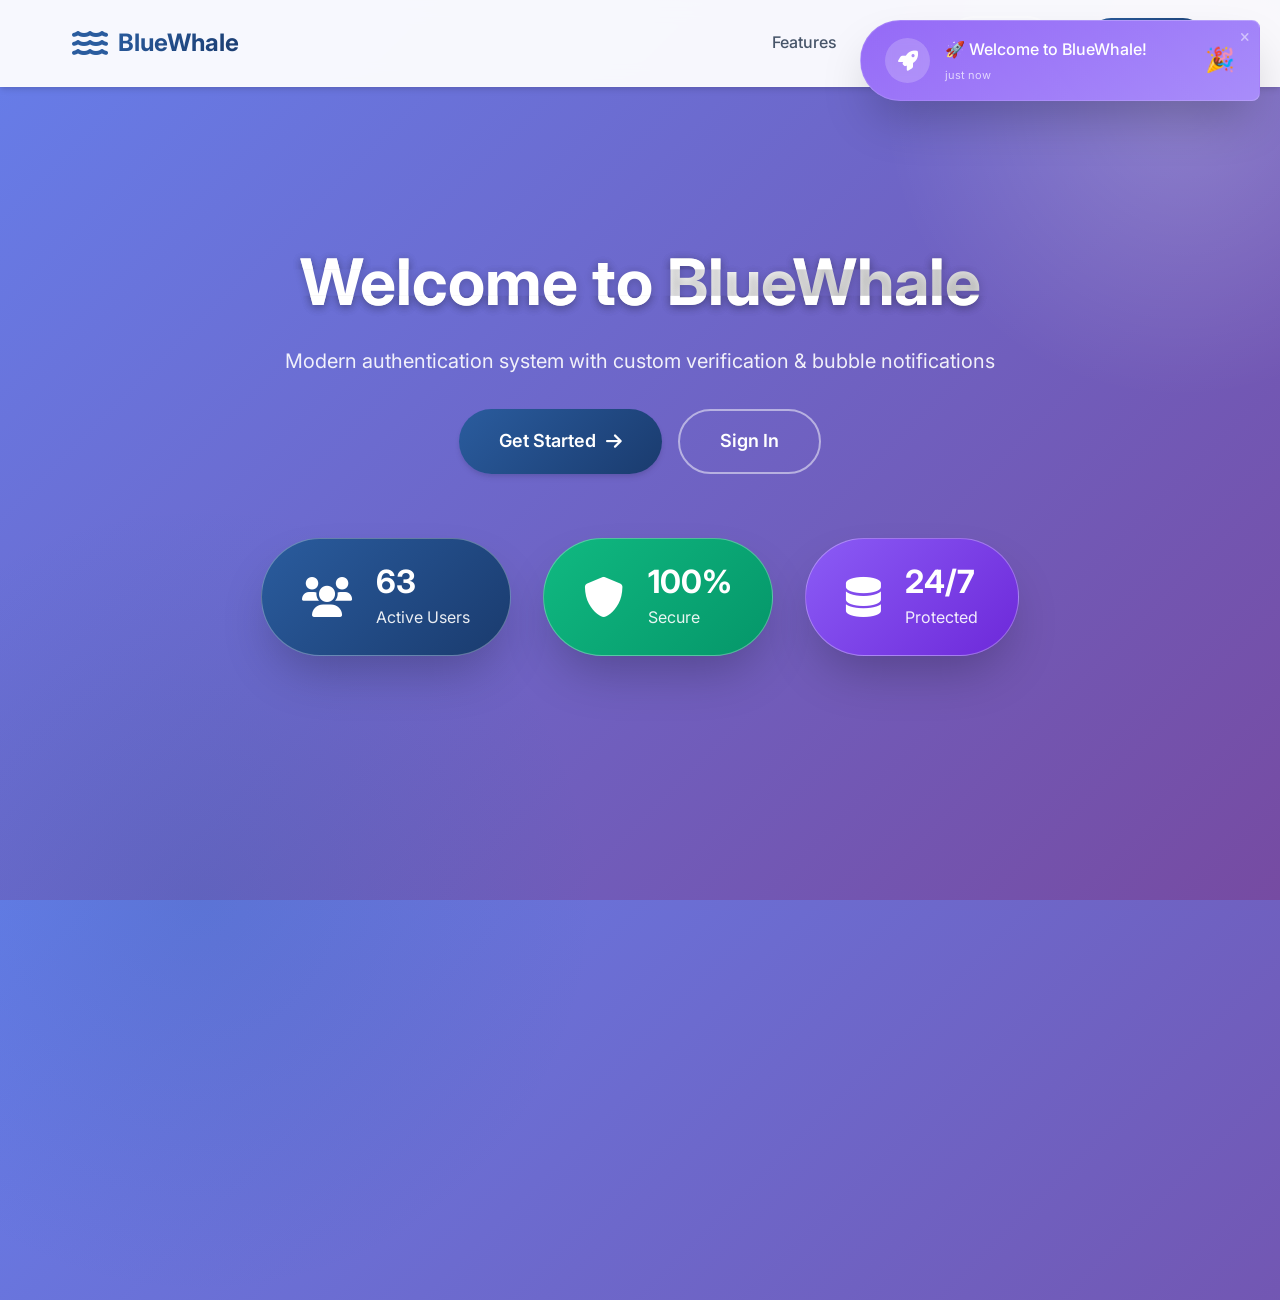
==== index.html @ d1d3e8d4 "Add files via upload" ====
<!DOCTYPE html>
<html lang="en">
<head>
    <meta charset="UTF-8">
    <meta name="viewport" content="width=device-width, initial-scale=1.0">
    <title>BlueWhale • Selamat Datang</title>
    <link rel="stylesheet" href="style.css">
    <link href="https://fonts.googleapis.com/css2?family=Inter:wght@300;400;500;600;700;800&display=swap" rel="stylesheet">
    <link rel="stylesheet" href="https://cdnjs.cloudflare.com/ajax/libs/font-awesome/6.0.0/css/all.min.css">
</head>
<body class="landing-page">
    <!-- Animated Background -->
    <div class="animated-bg">
        <div class="gradient-sphere"></div>
        <div class="gradient-sphere-2"></div>
    </div>

    <!-- Navbar -->
    <nav class="navbar">
        <div class="nav-container">
            <div class="logo">
                <i class="fas fa-water"></i>
                <span>BlueWhale</span>
            </div>
            <div class="nav-links">
                <a href="#features">Features</a>
                <a href="#about">About</a>
                <a href="login.html" class="btn-outline">Login</a>
                <a href="register.html" class="btn-primary">Register</a>
            </div>
        </div>
    </nav>

    <!-- Hero Section -->
    <section class="hero">
        <div class="hero-content">
            <h1 class="glitch-text" data-text="Welcome to BlueWhale">Welcome to <span>BlueWhale</span></h1>
            <p>Modern authentication system with custom verification & bubble notifications</p>
            <div class="hero-buttons">
                <a href="register.html" class="btn-primary btn-large">Get Started <i class="fas fa-arrow-right"></i></a>
                <a href="login.html" class="btn-outline btn-large">Sign In</a>
            </div>
        </div>
        
        <!-- Stats Cards -->
        <div class="stats-container">
            <div class="stat-bubble bubble-blue">
                <i class="fas fa-users"></i>
                <div class="stat-info">
                    <h3>63</h3>
                    <p>Active Users</p>
                </div>
            </div>
            <div class="stat-bubble bubble-green">
                <i class="fas fa-shield-alt"></i>
                <div class="stat-info">
                    <h3>100%</h3>
                    <p>Secure</p>
                </div>
            </div>
            <div class="stat-bubble bubble-purple">
                <i class="fas fa-database"></i>
                <div class="stat-info">
                    <h3>24/7</h3>
                    <p>Protected</p>
                </div>
            </div>
        </div>
    </section>

    <script src="script.js"></script>
</body>
</html>
---- style.css ----
*,
*::before,
*::after {
    margin: 0;
    padding: 0;
    box-sizing: border-box;
}

html {
    scroll-behavior: smooth;
    font-size: 16px;
}

body {
    font-family: 'Inter', -apple-system, BlinkMacSystemFont, 'Segoe UI', Roboto, Oxygen, Ubuntu, sans-serif;
    line-height: 1.6;
    color: var(--gray-800);
    background: var(--gray-50);
    overflow-x: hidden;
    min-height: 100vh;
}

/* --------------------------------------------
   CSS VARIABLES (THEME)
   -------------------------------------------- */
:root {
    /* Primary Colors - Blue Theme */
    --primary-blue: #2A5C9E;
    --primary-dark: #1A3B6E;
    --primary-light: #E8F0FE;
    --accent-blue: #4A90E2;
    --accent-dark: #2173CC;
    
    /* Secondary Colors */
    --success: #10B981;
    --success-dark: #059669;
    --success-light: #D1FAE5;
    --warning: #F59E0B;
    --warning-dark: #D97706;
    --warning-light: #FEF3C7;
    --error: #EF4444;
    --error-dark: #DC2626;
    --error-light: #FEE2E2;
    --info: #3B82F6;
    --info-dark: #2563EB;
    --info-light: #DBEAFE;
    
    /* Neutral Colors */
    --white: #FFFFFF;
    --gray-50: #F8FAFC;
    --gray-100: #F1F5F9;
    --gray-200: #E2E8F0;
    --gray-300: #CBD5E1;
    --gray-400: #94A3B8;
    --gray-500: #64748B;
    --gray-600: #475569;
    --gray-700: #334155;
    --gray-800: #1E293B;
    --gray-900: #0F172A;
    --black: #000000;
    
    /* Shadows */
    --shadow-sm: 0 1px 2px 0 rgba(0, 0, 0, 0.05);
    --shadow: 0 4px 6px -1px rgba(0, 0, 0, 0.1), 0 2px 4px -1px rgba(0, 0, 0, 0.06);
    --shadow-md: 0 10px 15px -3px rgba(0, 0, 0, 0.1), 0 4px 6px -2px rgba(0, 0, 0, 0.05);
    --shadow-lg: 0 20px 25px -5px rgba(0, 0, 0, 0.1), 0 10px 10px -5px rgba(0, 0, 0, 0.04);
    --shadow-xl: 0 25px 50px -12px rgba(0, 0, 0, 0.25);
    --shadow-inner: inset 0 2px 4px 0 rgba(0, 0, 0, 0.06);
    --shadow-outline: 0 0 0 3px rgba(66, 153, 225, 0.5);
    
    /* Border Radius */
    --radius-sm: 0.25rem;
    --radius: 0.5rem;
    --radius-md: 0.75rem;
    --radius-lg: 1rem;
    --radius-xl: 1.5rem;
    --radius-2xl: 2rem;
    --radius-full: 9999px;
    
    /* Transitions */
    --transition-fast: 150ms ease;
    --transition: 300ms ease;
    --transition-slow: 500ms ease;
    --transition-bounce: 500ms cubic-bezier(0.68, -0.55, 0.265, 1.55);
    
    /* Z-Index Layers */
    --z-negative: -1;
    --z-elevate: 1;
    --z-dropdown: 10;
    --z-sticky: 100;
    --z-fixed: 1000;
    --z-modal: 1050;
    --z-popover: 1060;
    --z-tooltip: 1070;
    --z-toast: 1080;
    --z-max: 9999;
}

/* Dark Theme Variables (optional) */
[data-theme="dark"] {
    --primary-blue: #3B82F6;
    --primary-dark: #2563EB;
    --primary-light: #1E3A8A;
    --gray-50: #0F172A;
    --gray-100: #1E293B;
    --gray-200: #334155;
    --gray-300: #475569;
    --gray-400: #64748B;
    --gray-500: #94A3B8;
    --gray-600: #CBD5E1;
    --gray-700: #E2E8F0;
    --gray-800: #F1F5F9;
    --gray-900: #F8FAFC;
    --white: #1E293B;
    --black: #FFFFFF;
}

/* --------------------------------------------
   TYPOGRAPHY
   -------------------------------------------- */
h1, h2, h3, h4, h5, h6 {
    font-weight: 700;
    line-height: 1.2;
    margin-bottom: 1rem;
    color: var(--gray-800);
}

h1 { font-size: 3.5rem; }
h2 { font-size: 3rem; }
h3 { font-size: 2.5rem; }
h4 { font-size: 2rem; }
h5 { font-size: 1.5rem; }
h6 { font-size: 1.25rem; }

p {
    margin-bottom: 1rem;
    color: var(--gray-600);
}

a {
    color: var(--primary-blue);
    text-decoration: none;
    transition: color var(--transition-fast);
}

a:hover {
    color: var(--primary-dark);
    text-decoration: underline;
}

small {
    font-size: 0.875rem;
    color: var(--gray-500);
}

.gradient-text {
    background: linear-gradient(135deg, var(--primary-blue), var(--primary-dark));
    -webkit-background-clip: text;
    -webkit-text-fill-color: transparent;
    background-clip: text;
}

/* --------------------------------------------
   LANDING PAGE STYLES
   -------------------------------------------- */
.landing-page {
    background: linear-gradient(135deg, #667eea 0%, #764ba2 100%);
    min-height: 100vh;
    position: relative;
    overflow: hidden;
}

.animated-bg {
    position: absolute;
    top: 0;
    left: 0;
    width: 100%;
    height: 100%;
    z-index: var(--z-negative);
}

.gradient-sphere {
    position: absolute;
    width: 600px;
    height: 600px;
    background: radial-gradient(circle, rgba(255,255,255,0.2) 0%, rgba(255,255,255,0) 70%);
    border-radius: 50%;
    top: -200px;
    right: -200px;
    animation: float 20s infinite;
}

.gradient-sphere-2 {
    position: absolute;
    width: 800px;
    height: 800px;
    background: radial-gradient(circle, rgba(42,92,158,0.2) 0%, rgba(42,92,158,0) 70%);
    border-radius: 50%;
    bottom: -400px;
    left: -200px;
    animation: float 25s infinite reverse;
}

/* Navbar */
.navbar {
    position: fixed;
    top: 0;
    left: 0;
    right: 0;
    background: rgba(255, 255, 255, 0.95);
    backdrop-filter: blur(10px);
    box-shadow: var(--shadow);
    z-index: var(--z-fixed);
    border-bottom: 1px solid rgba(255, 255, 255, 0.2);
}

.nav-container {
    max-width: 1200px;
    margin: 0 auto;
    padding: 1rem 2rem;
    display: flex;
    justify-content: space-between;
    align-items: center;
}

.logo {
    display: flex;
    align-items: center;
    gap: 10px;
    font-size: 1.5rem;
    font-weight: 700;
}

.logo i {
    font-size: 2rem;
    color: var(--primary-blue);
    animation: float 3s infinite;
}

.logo span {
    background: linear-gradient(135deg, var(--primary-blue), var(--primary-dark));
    -webkit-background-clip: text;
    -webkit-text-fill-color: transparent;
}

.nav-links {
    display: flex;
    align-items: center;
    gap: 2rem;
}

.nav-links a {
    color: var(--gray-600);
    font-weight: 500;
    transition: color var(--transition);
}

.nav-links a:hover {
    color: var(--primary-blue);
    text-decoration: none;
}

/* Hero Section */
.hero {
    min-height: 100vh;
    display: flex;
    flex-direction: column;
    justify-content: center;
    align-items: center;
    padding: 80px 20px;
    position: relative;
}

.hero-content {
    text-align: center;
    max-width: 800px;
    margin-bottom: 4rem;
    z-index: var(--z-elevate);
}

.hero-content h1 {
    font-size: 4rem;
    color: white;
    margin-bottom: 1.5rem;
    text-shadow: 0 2px 10px rgba(0,0,0,0.2);
}

.hero-content h1 span {
    background: linear-gradient(135deg, #fff, #e0e0e0);
    -webkit-background-clip: text;
    -webkit-text-fill-color: transparent;
}

.hero-content p {
    font-size: 1.25rem;
    color: rgba(255, 255, 255, 0.9);
    margin-bottom: 2rem;
}

/* Glitch Text Effect */
.glitch-text {
    position: relative;
    animation: glitch 3s infinite;
}

.glitch-text::before,
.glitch-text::after {
    content: attr(data-text);
    position: absolute;
    top: 0;
    left: 0;
    width: 100%;
    height: 100%;
}

.glitch-text::before {
    animation: glitch-top 3s infinite;
    clip-path: polygon(0 0, 100% 0, 100% 33%, 0 33%);
    -webkit-clip-path: polygon(0 0, 100% 0, 100% 33%, 0 33%);
}

.glitch-text::after {
    animation: glitch-bottom 3s infinite;
    clip-path: polygon(0 67%, 100% 67%, 100% 100%, 0 100%);
    -webkit-clip-path: polygon(0 67%, 100% 67%, 100% 100%, 0 100%);
}

/* Hero Buttons */
.hero-buttons {
    display: flex;
    gap: 1rem;
    justify-content: center;
}

.btn-primary {
    display: inline-flex;
    align-items: center;
    gap: 10px;
    padding: 12px 30px;
    background: linear-gradient(135deg, var(--primary-blue), var(--primary-dark));
    color: white;
    border-radius: var(--radius-full);
    font-weight: 600;
    border: none;
    cursor: pointer;
    transition: all var(--transition);
    box-shadow: var(--shadow);
}

.btn-primary:hover {
    transform: translateY(-2px);
    box-shadow: var(--shadow-lg);
    text-decoration: none;
    color: white;
}

.btn-primary:active {
    transform: translateY(0);
}

.btn-outline {
    display: inline-flex;
    align-items: center;
    gap: 10px;
    padding: 12px 30px;
    background: transparent;
    color: white;
    border: 2px solid rgba(255, 255, 255, 0.5);
    border-radius: var(--radius-full);
    font-weight: 600;
    cursor: pointer;
    transition: all var(--transition);
}

.btn-outline:hover {
    background: white;
    color: var(--primary-blue);
    border-color: white;
    transform: translateY(-2px);
    text-decoration: none;
}

.btn-large {
    padding: 16px 40px;
    font-size: 1.125rem;
}

/* Stats Container */
.stats-container {
    display: flex;
    gap: 2rem;
    justify-content: center;
    flex-wrap: wrap;
    z-index: var(--z-elevate);
}

.stat-bubble {
    background: rgba(255, 255, 255, 0.95);
    backdrop-filter: blur(10px);
    border-radius: var(--radius-full);
    padding: 1.5rem 2.5rem;
    display: flex;
    align-items: center;
    gap: 1.5rem;
    box-shadow: var(--shadow-xl);
    animation: float 3s ease-in-out infinite;
    border: 1px solid rgba(255, 255, 255, 0.3);
}

.stat-bubble.bubble-blue {
    background: linear-gradient(135deg, var(--primary-blue), var(--primary-dark));
    color: white;
}

.stat-bubble.bubble-green {
    background: linear-gradient(135deg, var(--success), var(--success-dark));
    color: white;
}

.stat-bubble.bubble-purple {
    background: linear-gradient(135deg, #8B5CF6, #6D28D9);
    color: white;
}

.stat-bubble i {
    font-size: 2.5rem;
}

.stat-info h3 {
    font-size: 2rem;
    margin-bottom: 0.25rem;
    color: inherit;
}

.stat-info p {
    margin-bottom: 0;
    color: inherit;
    opacity: 0.9;
}

/* --------------------------------------------
   AUTH PAGES (LOGIN & REGISTER)
   -------------------------------------------- */
.auth-page {
    min-height: 100vh;
    background: linear-gradient(135deg, #667eea 0%, #764ba2 100%);
    position: relative;
    overflow: hidden;
}

.auth-wrapper {
    min-height: 100vh;
    display: flex;
    justify-content: center;
    align-items: center;
    padding: 20px;
    position: relative;
}

/* Floating Bubbles */
.floating-bubble {
    position: absolute;
    background: rgba(255, 255, 255, 0.1);
    border-radius: 50%;
    backdrop-filter: blur(5px);
    border: 1px solid rgba(255, 255, 255, 0.2);
    animation: float linear infinite;
}

.bubble-1 {
    width: 300px;
    height: 300px;
    top: -150px;
    right: -150px;
    animation-duration: 20s;
}

.bubble-2 {
    width: 200px;
    height: 200px;
    bottom: -100px;
    left: -100px;
    animation-duration: 15s;
    animation-delay: -5s;
}

.bubble-3 {
    width: 150px;
    height: 150px;
    top: 50%;
    left: 10%;
    animation-duration: 12s;
    animation-delay: -2s;
}

/* Auth Card */
.auth-card {
    width: 100%;
    max-width: 480px;
    background: rgba(255, 255, 255, 0.95);
    backdrop-filter: blur(10px);
    border-radius: var(--radius-2xl);
    padding: 2.5rem;
    box-shadow: var(--shadow-xl);
    border: 1px solid rgba(255, 255, 255, 0.2);
    position: relative;
    z-index: var(--z-elevate);
}

.auth-card.register-card {
    max-width: 600px;
}

/* Auth Header */
.auth-header {
    text-align: center;
    margin-bottom: 2rem;
}

.auth-logo {
    width: 80px;
    height: 80px;
    background: linear-gradient(135deg, var(--primary-blue), var(--primary-dark));
    border-radius: 50%;
    display: flex;
    align-items: center;
    justify-content: center;
    margin: 0 auto 1.5rem;
    box-shadow: var(--shadow-lg);
    animation: float 3s infinite;
}

.auth-logo i {
    font-size: 40px;
    color: white;
}

.auth-header h2 {
    font-size: 2rem;
    margin-bottom: 0.5rem;
    color: var(--gray-800);
}

.auth-header p {
    color: var(--gray-500);
}

/* Auth Form */
.auth-form {
    margin-bottom: 1.5rem;
}

.form-row {
    display: grid;
    grid-template-columns: 1fr 1fr;
    gap: 1rem;
}

.form-group {
    margin-bottom: 1.5rem;
}

.form-group.half {
    width: 100%;
}

.form-group label {
    display: block;
    margin-bottom: 0.5rem;
    font-weight: 500;
    color: var(--gray-700);
}

/* Input Wrapper */
.input-wrapper {
    position: relative;
    display: flex;
    align-items: center;
}

.input-wrapper i:first-child {
    position: absolute;
    left: 15px;
    color: var(--gray-400);
    font-size: 1rem;
    z-index: var(--z-elevate);
}

.input-wrapper input {
    width: 100%;
    padding: 14px 45px;
    border: 2px solid var(--gray-200);
    border-radius: var(--radius-lg);
    font-size: 1rem;
    transition: all var(--transition);
    background: white;
}

.input-wrapper input:hover {
    border-color: var(--gray-300);
}

.input-wrapper input:focus {
    border-color: var(--primary-blue);
    outline: none;
    box-shadow: 0 0 0 4px rgba(42, 92, 158, 0.1);
}

.input-wrapper input:disabled {
    background: var(--gray-100);
    cursor: not-allowed;
}

/* Input Icons */
.input-wrapper .toggle-password {
    position: absolute;
    right: 15px;
    color: var(--gray-400);
    cursor: pointer;
    font-size: 1rem;
    transition: color var(--transition);
    z-index: var(--z-elevate);
}

.input-wrapper .toggle-password:hover {
    color: var(--primary-blue);
}

.input-hint {
    position: absolute;
    right: 45px;
    font-size: 0.75rem;
    font-weight: 500;
    white-space: nowrap;
}

/* Form Options */
.form-options {
    display: flex;
    justify-content: space-between;
    align-items: center;
    margin-bottom: 1.5rem;
}

/* Checkbox Custom */
.checkbox-container {
    display: flex;
    align-items: center;
    gap: 8px;
    color: var(--gray-600);
    cursor: pointer;
    user-select: none;
    position: relative;
    padding-left: 25px;
}

.checkbox-container input {
    position: absolute;
    opacity: 0;
    cursor: pointer;
    height: 0;
    width: 0;
}

.checkmark {
    position: absolute;
    left: 0;
    height: 18px;
    width: 18px;
    background-color: white;
    border: 2px solid var(--gray-300);
    border-radius: 4px;
    transition: all var(--transition-fast);
}

.checkbox-container:hover input ~ .checkmark {
    border-color: var(--primary-blue);
}

.checkbox-container input:checked ~ .checkmark {
    background-color: var(--primary-blue);
    border-color: var(--primary-blue);
}

.checkmark:after {
    content: "";
    position: absolute;
    display: none;
}

.checkbox-container input:checked ~ .checkmark:after {
    display: block;
}

.checkbox-container .checkmark:after {
    left: 5px;
    top: 1px;
    width: 5px;
    height: 10px;
    border: solid white;
    border-width: 0 2px 2px 0;
    transform: rotate(45deg);
}

/* Forgot Link */
.forgot-link {
    color: var(--primary-blue);
    font-weight: 500;
    font-size: 0.875rem;
    transition: color var(--transition);
}

.forgot-link:hover {
    color: var(--primary-dark);
}

/* Auth Button */
.auth-btn {
    width: 100%;
    padding: 16px;
    background: linear-gradient(135deg, var(--primary-blue), var(--primary-dark));
    border: none;
    border-radius: var(--radius-lg);
    color: white;
    font-size: 1rem;
    font-weight: 600;
    display: flex;
    align-items: center;
    justify-content: center;
    gap: 10px;
    cursor: pointer;
    transition: all var(--transition);
    box-shadow: var(--shadow);
    position: relative;
    overflow: hidden;
}

.auth-btn::before {
    content: '';
    position: absolute;
    top: 0;
    left: -100%;
    width: 100%;
    height: 100%;
    background: linear-gradient(90deg, transparent, rgba(255, 255, 255, 0.2), transparent);
    transition: left 0.5s;
}

.auth-btn:hover::before {
    left: 100%;
}

.auth-btn:hover {
    transform: translateY(-2px);
    box-shadow: var(--shadow-lg);
}

.auth-btn:active {
    transform: translateY(0);
}

.auth-btn:disabled {
    opacity: 0.5;
    cursor: not-allowed;
    transform: none;
}

.auth-btn i {
    transition: transform var(--transition);
}

.auth-btn:hover i {
    transform: translateX(5px);
}

/* Auth Footer */
.auth-footer {
    text-align: center;
    padding-top: 1rem;
    border-top: 1px solid var(--gray-200);
}

.auth-footer p {
    color: var(--gray-600);
    margin-bottom: 0;
}

.auth-footer a {
    color: var(--primary-blue);
    font-weight: 600;
}

/* Demo Users */
.demo-users {
    display: inline-flex;
    align-items: center;
    gap: 5px;
    margin-top: 1rem;
    padding: 8px 15px;
    background: var(--gray-100);
    border-radius: var(--radius-full);
    cursor: pointer;
    font-size: 0.875rem;
    color: var(--gray-600);
    transition: all var(--transition);
}

.demo-users:hover {
    background: var(--gray-200);
    color: var(--primary-blue);
}

/* --------------------------------------------
   VERIFICATION BOX
   -------------------------------------------- */
.verification-box {
    background: rgba(42, 92, 158, 0.05);
    border: 2px dashed var(--primary-blue);
    border-radius: var(--radius-lg);
    padding: 1.5rem;
    margin: 1.5rem 0;
    transition: all var(--transition);
    animation: pulse 2s infinite;
}

.verification-box:hover {
    background: rgba(42, 92, 158, 0.1);
    border-style: solid;
    animation: none;
}

.verification-header {
    display: flex;
    align-items: center;
    gap: 8px;
    margin-bottom: 1rem;
    color: var(--primary-blue);
    font-weight: 600;
}

.verification-header i {
    font-size: 1.25rem;
}

.verification-content {
    min-height: 60px;
}

.verification-status {
    margin-top: 1rem;
    font-size: 0.875rem;
    display: flex;
    align-items: center;
    gap: 5px;
    color: var(--gray-500);
}

/* Slider Verification */
.slider-verify {
    background: var(--gray-200);
    border-radius: var(--radius-full);
    padding: 4px;
    position: relative;
    cursor: pointer;
    margin-bottom: 10px;
}

.slider-track {
    height: 50px;
    border-radius: var(--radius-full);
    position: relative;
    display: flex;
    align-items: center;
    justify-content: center;
    background: rgba(0, 0, 0, 0.02);
}

.slider-thumb {
    width: 50px;
    height: 50px;
    background: linear-gradient(135deg, var(--primary-blue), var(--primary-dark));
    border-radius: 50%;
    position: absolute;
    left: 0;
    top: 0;
    display: flex;
    align-items: center;
    justify-content: center;
    color: white;
    cursor: grab;
    transition: left 0.1s;
    box-shadow: var(--shadow-md);
    z-index: var(--z-elevate);
}

.slider-thumb:active {
    cursor: grabbing;
    transform: scale(1.1);
}

.slider-thumb i {
    font-size: 1.25rem;
}

.slider-text {
    color: var(--gray-500);
    font-size: 0.875rem;
    font-weight: 500;
}

/* Math Verification */
.math-verify {
    display: flex;
    gap: 10px;
    align-items: center;
    flex-wrap: wrap;
}

.math-question {
    font-size: 1.25rem;
    font-weight: 700;
    color: var(--primary-blue);
    background: white;
    padding: 10px 20px;
    border-radius: var(--radius);
    box-shadow: var(--shadow-sm);
    min-width: 120px;
    text-align: center;
}

.math-verify input {
    flex: 1;
    min-width: 120px;
    padding: 12px 15px;
    border: 2px solid var(--gray-200);
    border-radius: var(--radius);
    font-size: 1rem;
}

.math-verify input:focus {
    border-color: var(--primary-blue);
    outline: none;
}

.verify-btn {
    padding: 12px 25px;
    background: linear-gradient(135deg, var(--primary-blue), var(--primary-dark));
    border: none;
    border-radius: var(--radius);
    color: white;
    font-weight: 600;
    cursor: pointer;
    transition: all var(--transition);
    white-space: nowrap;
}

.verify-btn:hover {
    transform: translateY(-2px);
    box-shadow: var(--shadow);
}

/* Password Strength */
.password-strength {
    height: 6px;
    background: var(--gray-200);
    border-radius: var(--radius-full);
    margin-top: 8px;
    overflow: hidden;
    position: relative;
}

.strength-bar {
    height: 100%;
    width: 0;
    transition: all var(--transition);
    border-radius: var(--radius-full);
    position: relative;
}

.strength-bar::after {
    content: '';
    position: absolute;
    top: 0;
    left: 0;
    right: 0;
    bottom: 0;
    background: linear-gradient(90deg, transparent, rgba(255,255,255,0.3), transparent);
    animation: shimmer 2s infinite;
}

.strength-text {
    font-size: 0.75rem;
    margin-top: 5px;
    text-align: right;
}

.strength-weak { color: var(--error); }
.strength-medium { color: var(--warning); }
.strength-strong { color: var(--success); }

/* Terms Check */
.terms-check {
    margin: 1.5rem 0;
}

.terms-check a {
    color: var(--primary-blue);
    font-weight: 500;
}

/* --------------------------------------------
   DASHBOARD STYLES
   -------------------------------------------- */
.dashboard-container {
    display: flex;
    min-height: 100vh;
    background: var(--gray-50);
}

/* Sidebar */
.sidebar {
    width: 280px;
    background: white;
    box-shadow: var(--shadow);
    transition: all var(--transition);
    position: fixed;
    left: 0;
    top: 0;
    bottom: 0;
    z-index: var(--z-fixed);
    overflow-y: auto;
}

.sidebar.collapsed {
    width: 80px;
}

.sidebar.collapsed .logo-text,
.sidebar.collapsed .menu-item span,
.sidebar.collapsed .user-info,
.sidebar.collapsed .menu-badge {
    display: none;
}

.sidebar.collapsed .sidebar-toggle i {
    transform: rotate(180deg);
}

.sidebar.collapsed .menu-item {
    justify-content: center;
    padding: 15px;
}

.sidebar.collapsed .menu-item i {
    margin-right: 0;
    font-size: 1.25rem;
}

/* Sidebar Header */
.sidebar-header {
    padding: 1.5rem;
    display: flex;
    align-items: center;
    gap: 12px;
    border-bottom: 1px solid var(--gray-200);
    position: relative;
}

.logo-mini {
    width: 45px;
    height: 45px;
    background: linear-gradient(135deg, var(--primary-blue), var(--primary-dark));
    border-radius: var(--radius);
    display: flex;
    align-items: center;
    justify-content: center;
}

.logo-mini i {
    font-size: 24px;
    color: white;
}

.logo-text h2 {
    font-size: 1.25rem;
    margin-bottom: 2px;
    color: var(--gray-800);
}

.logo-text p {
    font-size: 0.75rem;
    color: var(--gray-500);
    margin-bottom: 0;
}

.sidebar-toggle {
    position: absolute;
    right: -12px;
    top: 50%;
    transform: translateY(-50%);
    width: 24px;
    height: 24px;
    background: white;
    border: 1px solid var(--gray-200);
    border-radius: 50%;
    display: flex;
    align-items: center;
    justify-content: center;
    cursor: pointer;
    color: var(--gray-600);
    box-shadow: var(--shadow-sm);
    z-index: var(--z-elevate);
    transition: all var(--transition-fast);
}

.sidebar-toggle:hover {
    background: var(--primary-blue);
    color: white;
    border-color: var(--primary-blue);
}

/* Sidebar Menu */
.sidebar-menu {
    padding: 1.5rem;
}

.menu-item {
    display: flex;
    align-items: center;
    gap: 12px;
    padding: 12px 15px;
    border-radius: var(--radius);
    color: var(--gray-600);
    margin-bottom: 5px;
    cursor: pointer;
    transition: all var(--transition);
    position: relative;
}

.menu-item i {
    width: 20px;
    font-size: 1.125rem;
    transition: all var(--transition);
}

.menu-item:hover {
    background: var(--primary-light);
    color: var(--primary-blue);
}

.menu-item.active {
    background: linear-gradient(135deg, var(--primary-blue), var(--primary-dark));
    color: white;
    box-shadow: var(--shadow);
}

.menu-item.active i {
    color: white;
}

.menu-badge {
    margin-left: auto;
    background: var(--primary-light);
    color: var(--primary-blue);
    padding: 2px 8px;
    border-radius: var(--radius-full);
    font-size: 0.75rem;
    font-weight: 600;
}

.menu-item.active .menu-badge {
    background: white;
    color: var(--primary-blue);
}

.menu-divider {
    height: 1px;
    background: var(--gray-200);
    margin: 1rem 0;
}

.menu-item.logout {
    margin-top: auto;
    color: var(--error);
}

.menu-item.logout:hover {
    background: var(--error-light);
    color: var(--error);
}

/* Sidebar Footer */
.sidebar-footer {
    position: absolute;
    bottom: 0;
    left: 0;
    right: 0;
    padding: 1.5rem;
    border-top: 1px solid var(--gray-200);
    background: white;
}

.user-profile {
    display: flex;
    align-items: center;
    gap: 12px;
}

.user-profile img {
    width: 45px;
    height: 45px;
    border-radius: var(--radius);
    object-fit: cover;
    border: 2px solid var(--primary-light);
}

.user-info h4 {
    font-size: 0.875rem;
    margin-bottom: 2px;
    color: var(--gray-800);
}

.user-info p {
    font-size: 0.75rem;
    color: var(--gray-500);
    margin-bottom: 0;
}

/* Main Content */
.main-content {
    flex: 1;
    margin-left: 280px;
    padding: 1.5rem;
    transition: margin-left var(--transition);
    min-height: 100vh;
}

/* Top Bar */
.top-bar {
    display: flex;
    justify-content: space-between;
    align-items: center;
    margin-bottom: 2rem;
    background: white;
    padding: 1rem 1.5rem;
    border-radius: var(--radius-lg);
    box-shadow: var(--shadow);
}

/* Search Bar */
.search-bar {
    position: relative;
    width: 300px;
}

.search-bar i {
    position: absolute;
    left: 15px;
    top: 50%;
    transform: translateY(-50%);
    color: var(--gray-400);
    font-size: 1rem;
}

.search-bar input {
    width: 100%;
    padding: 12px 15px 12px 45px;
    border: 2px solid var(--gray-200);
    border-radius: var(--radius-full);
    font-size: 0.875rem;
    transition: all var(--transition);
    background: var(--gray-50);
}

.search-bar input:focus {
    border-color: var(--primary-blue);
    outline: none;
    background: white;
    box-shadow: 0 0 0 4px rgba(42, 92, 158, 0.1);
}

.search-bar input::placeholder {
    color: var(--gray-400);
}

/* Top Actions */
.top-actions {
    display: flex;
    gap: 10px;
}

.notification-btn,
.theme-toggle {
    width: 45px;
    height: 45px;
    border: 2px solid var(--gray-200);
    border-radius: 50%;
    background: white;
    color: var(--gray-600);
    cursor: pointer;
    position: relative;
    transition: all var(--transition);
    display: flex;
    align-items: center;
    justify-content: center;
}

.notification-btn:hover,
.theme-toggle:hover {
    border-color: var(--primary-blue);
    color: var(--primary-blue);
    transform: translateY(-2px);
    box-shadow: var(--shadow);
}

.notification-dot {
    position: absolute;
    top: 8px;
    right: 8px;
    width: 10px;
    height: 10px;
    background: var(--error);
    border-radius: 50%;
    border: 2px solid white;
    animation: pulse 2s infinite;
}

/* Welcome Banner */
.welcome-banner {
    background: linear-gradient(135deg, var(--primary-blue), var(--primary-dark));
    border-radius: var(--radius-xl);
    padding: 2rem;
    color: white;
    margin-bottom: 2rem;
    position: relative;
    overflow: hidden;
}

.welcome-banner::before {
    content: '';
    position: absolute;
    top: -50%;
    right: -50%;
    width: 200%;
    height: 200%;
    background: radial-gradient(circle, rgba(255,255,255,0.1) 0%, rgba(255,255,255,0) 70%);
    animation: rotate 20s linear infinite;
}

.welcome-text h1 {
    font-size: 2.5rem;
    margin-bottom: 0.5rem;
    color: white;
    position: relative;
}

.welcome-text p {
    color: rgba(255, 255, 255, 0.9);
    margin-bottom: 0;
    position: relative;
}

/* User Stats Bubbles */
.user-stats-bubbles {
    display: flex;
    gap: 1rem;
    margin-top: 1rem;
    position: relative;
}

.stat-bubble-small {
    background: rgba(255, 255, 255, 0.2);
    backdrop-filter: blur(10px);
    border-radius: var(--radius-full);
    padding: 0.5rem 1rem;
    display: flex;
    align-items: center;
    gap: 5px;
    font-size: 0.875rem;
    border: 1px solid rgba(255, 255, 255, 0.3);
    animation: float 3s infinite;
}

.stat-bubble-small.bubble-blue {
    background: rgba(42, 92, 158, 0.8);
}

.stat-bubble-small.bubble-green {
    background: rgba(16, 185, 129, 0.8);
}

.stat-bubble-small i {
    font-size: 1rem;
}

/* Stats Grid */
.stats-grid {
    display: grid;
    grid-template-columns: repeat(4, 1fr);
    gap: 1.5rem;
    margin-bottom: 2rem;
}

.stat-card {
    background: white;
    border-radius: var(--radius-lg);
    padding: 1.5rem;
    box-shadow: var(--shadow);
    display: flex;
    align-items: center;
    gap: 1rem;
    transition: all var(--transition);
    position: relative;
    overflow: hidden;
}

.stat-card::before {
    content: '';
    position: absolute;
    top: 0;
    left: 0;
    right: 0;
    height: 4px;
    background: linear-gradient(90deg, var(--primary-blue), var(--primary-dark));
    transform: translateX(-100%);
    transition: transform var(--transition);
}

.stat-card:hover::before {
    transform: translateX(0);
}

.stat-card:hover {
    transform: translateY(-5px);
    box-shadow: var(--shadow-lg);
}

.stat-icon {
    width: 60px;
    height: 60px;
    border-radius: var(--radius);
    display: flex;
    align-items: center;
    justify-content: center;
    font-size: 1.5rem;
}

.stat-icon.blue {
    background: linear-gradient(135deg, var(--primary-blue), #4A90E2);
    color: white;
}

.stat-icon.green {
    background: linear-gradient(135deg, var(--success), #34D399);
    color: white;
}

.stat-icon.orange {
    background: linear-gradient(135deg, var(--warning), #FBBF24);
    color: white;
}

.stat-icon.purple {
    background: linear-gradient(135deg, #8B5CF6, #A78BFA);
    color: white;
}

.stat-details {
    flex: 1;
}

.stat-details h3 {
    font-size: 0.875rem;
    color: var(--gray-500);
    margin-bottom: 5px;
}

.stat-value {
    font-size: 1.75rem;
    font-weight: 700;
    color: var(--gray-800);
    margin-bottom: 5px;
    line-height: 1;
}

.stat-change {
    display: flex;
    align-items: center;
    gap: 5px;
    font-size: 0.75rem;
}

.stat-change.positive {
    color: var(--success);
}

.stat-change.negative {
    color: var(--error);
}

/* Charts Section */
.charts-section {
    display: grid;
    grid-template-columns: 2fr 1fr;
    gap: 1.5rem;
    margin-bottom: 2rem;
}

.chart-card {
    background: white;
    border-radius: var(--radius-lg);
    padding: 1.5rem;
    box-shadow: var(--shadow);
}

.chart-header {
    display: flex;
    justify-content: space-between;
    align-items: center;
    margin-bottom: 1.5rem;
}

.chart-header h3 {
    font-size: 1.125rem;
    margin-bottom: 0;
}

.chart-filter {
    padding: 8px 12px;
    border: 2px solid var(--gray-200);
    border-radius: var(--radius);
    color: var(--gray-600);
    cursor: pointer;
    font-size: 0.875rem;
    background: white;
    transition: all var(--transition);
}

.chart-filter:hover {
    border-color: var(--primary-blue);
}

.chart-filter:focus {
    outline: none;
    border-color: var(--primary-blue);
    box-shadow: 0 0 0 3px rgba(42, 92, 158, 0.1);
}

/* Database Stats Card */
.database-stats-card {
    background: linear-gradient(135deg, #1F2937, #111827);
    border-radius: var(--radius-lg);
    padding: 1.5rem;
    color: white;
    margin-bottom: 2rem;
    position: relative;
    overflow: hidden;
}

.database-stats-card::after {
    content: '';
    position: absolute;
    top: 0;
    right: 0;
    width: 200px;
    height: 100%;
    background: linear-gradient(90deg, transparent, rgba(255,255,255,0.1));
    transform: skewX(-15deg) translateX(100%);
    animation: shine 3s infinite;
}

.database-stats-card h3 {
    color: white;
    margin-bottom: 1rem;
    display: flex;
    align-items: center;
    gap: 10px;
}

.db-stats-grid {
    display: grid;
    grid-template-columns: repeat(3, 1fr);
    gap: 1.5rem;
}

.db-stat {
    text-align: center;
    padding: 1rem;
    background: rgba(255, 255, 255, 0.1);
    border-radius: var(--radius);
    backdrop-filter: blur(5px);
    transition: transform var(--transition);
}

.db-stat:hover {
    transform: translateY(-5px);
}

.db-label {
    display: block;
    font-size: 0.875rem;
    opacity: 0.7;
    margin-bottom: 5px;
}

.db-value {
    font-size: 2rem;
    font-weight: 700;
}

/* Activity Section */
.activity-section {
    background: white;
    border-radius: var(--radius-lg);
    padding: 1.5rem;
    box-shadow: var(--shadow);
    margin-bottom: 2rem;
}

.section-header {
    display: flex;
    justify-content: space-between;
    align-items: center;
    margin-bottom: 1.5rem;
}

.section-header h3 {
    font-size: 1.125rem;
    margin-bottom: 0;
}

.view-all {
    color: var(--primary-blue);
    font-weight: 500;
    display: flex;
    align-items: center;
    gap: 5px;
    transition: all var(--transition);
}

.view-all:hover {
    gap: 10px;
    text-decoration: none;
}

/* Table Styles */
.table-container {
    overflow-x: auto;
}

.activity-table,
.users-table-card table {
    width: 100%;
    border-collapse: collapse;
}

.activity-table th,
.users-table-card th {
    text-align: left;
    padding: 1rem;
    color: var(--gray-500);
    font-weight: 500;
    font-size: 0.875rem;
    border-bottom: 2px solid var(--gray-200);
    background: var(--gray-50);
}

.activity-table td,
.users-table-card td {
    padding: 1rem;
    border-bottom: 1px solid var(--gray-100);
    color: var(--gray-700);
}

.activity-table tr:hover,
.users-table-card tr:hover {
    background: var(--gray-50);
}

.user-cell {
    display: flex;
    align-items: center;
    gap: 10px;
}

.user-cell img {
    width: 35px;
    height: 35px;
    border-radius: var(--radius);
    object-fit: cover;
}

/* Status Badge */
.status-badge {
    padding: 5px 12px;
    border-radius: var(--radius-full);
    font-size: 0.75rem;
    font-weight: 500;
    display: inline-block;
}

.status-badge.success,
.status-badge.active {
    background: var(--success-light);
    color: var(--success-dark);
}

.status-badge.warning {
    background: var(--warning-light);
    color: var(--warning-dark);
}

.status-badge.error,
.status-badge.inactive {
    background: var(--error-light);
    color: var(--error-dark);
}

.status-badge.info {
    background: var(--info-light);
    color: var(--info-dark);
}

/* Online Dot */
.online-dot {
    display: inline-block;
    width: 10px;
    height: 10px;
    background: var(--success);
    border-radius: 50%;
    margin-left: 5px;
    animation: pulse 2s infinite;
    box-shadow: 0 0 0 2px white;
}

/* Users Table Card */
.users-table-card {
    background: white;
    border-radius: var(--radius-lg);
    padding: 1.5rem;
    box-shadow: var(--shadow);
}

.users-table-card h3 {
    margin-bottom: 1.5rem;
}

/* --------------------------------------------
   BUBBLE NOTIFICATION SYSTEM
   -------------------------------------------- */
.bubble-container {
    position: fixed;
    top: 20px;
    right: 20px;
    z-index: var(--z-toast);
    display: flex;
    flex-direction: column;
    gap: 10px;
    pointer-events: none;
    max-width: 400px;
    width: 100%;
}

.notification-bubble {
    min-width: 300px;
    max-width: 400px;
    padding: 1rem 1.5rem;
    border-radius: 100px 20px 20px 100px;
    color: white;
    display: flex;
    align-items: center;
    gap: 15px;
    box-shadow: var(--shadow-xl);
    animation: slideIn 0.3s ease-out;
    pointer-events: auto;
    position: relative;
    overflow: hidden;
    backdrop-filter: blur(10px);
    border: 1px solid rgba(255, 255, 255, 0.2);
    width: 100%;
}

.notification-bubble::before {
    content: '';
    position: absolute;
    top: 0;
    left: 0;
    right: 0;
    bottom: 0;
    background: linear-gradient(45deg, rgba(255,255,255,0.1) 0%, rgba(255,255,255,0) 100%);
    z-index: var(--z-elevate);
    pointer-events: none;
}

/* Bubble Types */
.notification-bubble.success {
    background: linear-gradient(135deg, var(--success), #34D399);
}

.notification-bubble.error {
    background: linear-gradient(135deg, var(--error), #F87171);
}

.notification-bubble.warning {
    background: linear-gradient(135deg, var(--warning), #FBBF24);
}

.notification-bubble.info {
    background: linear-gradient(135deg, var(--info), #60A5FA);
}

.notification-bubble.party {
    background: linear-gradient(135deg, #8B5CF6, #A78BFA);
}

.notification-bubble.love {
    background: linear-gradient(135deg, #EC4899, #F472B6);
}

.notification-bubble.database {
    background: linear-gradient(135deg, #1F2937, #374151);
}

.notification-bubble.lock {
    background: linear-gradient(135deg, var(--primary-blue), #4A90E2);
}

/* Bubble Elements */
.bubble-icon {
    width: 45px;
    height: 45px;
    background: rgba(255, 255, 255, 0.2);
    border-radius: 50%;
    display: flex;
    align-items: center;
    justify-content: center;
    font-size: 1.25rem;
    z-index: calc(var(--z-elevate) + 1);
    backdrop-filter: blur(5px);
    flex-shrink: 0;
}

.bubble-content {
    flex: 1;
    z-index: calc(var(--z-elevate) + 1);
    min-width: 0;
}

.bubble-message {
    font-weight: 500;
    margin-bottom: 4px;
    white-space: nowrap;
    overflow: hidden;
    text-overflow: ellipsis;
}

.bubble-time {
    font-size: 0.6875rem;
    opacity: 0.7;
}

.bubble-emoji {
    font-size: 1.5rem;
    z-index: calc(var(--z-elevate) + 1);
    animation: bounce 1s infinite;
    flex-shrink: 0;
}

.bubble-progress {
    position: absolute;
    bottom: 0;
    left: 0;
    height: 3px;
    background: rgba(255, 255, 255, 0.5);
    width: 100%;
    animation: progress 4s linear forwards;
    z-index: calc(var(--z-elevate) + 2);
}

.bubble-close {
    position: absolute;
    top: 5px;
    right: 5px;
    background: none;
    border: none;
    color: white;
    opacity: 0.5;
    cursor: pointer;
    z-index: calc(var(--z-elevate) + 3);
    font-size: 0.75rem;
    transition: opacity var(--transition-fast);
    padding: 5px;
}

.bubble-close:hover {
    opacity: 1;
}

/* Bubble with Actions */
.notification-bubble.with-actions {
    border-radius: var(--radius-lg);
    padding: 1rem;
}

.bubble-actions {
    display: flex;
    gap: 5px;
    margin-left: auto;
    z-index: calc(var(--z-elevate) + 1);
}

.bubble-btn {
    padding: 5px 10px;
    border: none;
    border-radius: var(--radius);
    font-size: 0.75rem;
    font-weight: 500;
    cursor: pointer;
    transition: all var(--transition-fast);
    background: rgba(255, 255, 255, 0.2);
    color: white;
}

.bubble-btn:hover {
    background: rgba(255, 255, 255, 0.3);
    transform: translateY(-1px);
}

.bubble-btn.retry {
    background: white;
    color: var(--primary-blue);
}

.bubble-btn.retry:hover {
    background: var(--gray-100);
}

/* Loading Bubble */
.notification-bubble.loading {
    border-radius: var(--radius-lg);
    padding: 1rem;
    justify-content: center;
}

.notification-bubble.loading .bubble-icon i {
    animation: spin 1s linear infinite;
}

/* --------------------------------------------
   ANIMATIONS
   -------------------------------------------- */
@keyframes slideIn {
    from {
        transform: translateX(100%) scale(0.8);
        opacity: 0;
    }
    to {
        transform: translateX(0) scale(1);
        opacity: 1;
    }
}

@keyframes slideOut {
    from {
        transform: translateX(0) scale(1);
        opacity: 1;
    }
    to {
        transform: translateX(100%) scale(0.8);
        opacity: 0;
    }
}

@keyframes bounceIn {
    0% { transform: scale(0.3); opacity: 0; }
    50% { transform: scale(1.05); }
    70% { transform: scale(0.9); }
    100% { transform: scale(1); opacity: 1; }
}

@keyframes popIn {
    0% { transform: scale(0.5); opacity: 0; }
    80% { transform: scale(1.1); }
    100% { transform: scale(1); opacity: 1; }
}

@keyframes rotateIn {
    from {
        transform: rotate(-180deg) scale(0.3);
        opacity: 0;
    }
    to {
        transform: rotate(0) scale(1);
        opacity: 1;
    }
}

@keyframes flipIn {
    from {
        transform: perspective(400px) rotateY(90deg);
        opacity: 0;
    }
    to {
        transform: perspective(400px) rotateY(0);
        opacity: 1;
    }
}

@keyframes progress {
    from { width: 100%; }
    to { width: 0%; }
}

@keyframes float {
    0%, 100% { transform: translateY(0); }
    50% { transform: translateY(-20px); }
}

@keyframes pulse {
    0%, 100% { transform: scale(1); opacity: 1; }
    50% { transform: scale(1.1); opacity: 0.8; }
}

@keyframes shake {
    0%, 100% { transform: translateX(0); }
    25% { transform: translateX(-10px); }
    75% { transform: translateX(10px); }
}

@keyframes glow {
    0%, 100% { box-shadow: 0 0 10px rgba(42, 92, 158, 0.5); }
    50% { box-shadow: 0 0 30px rgba(42, 92, 158, 0.8); }
}

@keyframes spin {
    from { transform: rotate(0deg); }
    to { transform: rotate(360deg); }
}

@keyframes glitch {
    2%, 64% { transform: skew(0deg, 0deg); }
    4%, 60% { transform: skew(2deg, 1deg); }
    62% { transform: skew(-3deg, -2deg); }
}

@keyframes glitch-top {
    2%, 64% { transform: translate(2px, -2px); }
    4%, 60% { transform: translate(-2px, 2px); }
    62% { transform: translate(4px, -1px); }
}

@keyframes glitch-bottom {
    2%, 64% { transform: translate(-2px, 2px); }
    4%, 60% { transform: translate(2px, -2px); }
    62% { transform: translate(-4px, 1px); }
}

@keyframes rotate {
    from { transform: rotate(0deg); }
    to { transform: rotate(360deg); }
}

@keyframes shine {
    to { transform: skewX(-15deg) translateX(-200%); }
}

@keyframes shimmer {
    0% { transform: translateX(-100%); }
    100% { transform: translateX(100%); }
}

/* Animation Classes */
.animate-bounce { animation: bounceIn 0.5s; }
.animate-pop { animation: popIn 0.3s; }
.animate-slide { animation: slideIn 0.3s; }
.animate-rotate { animation: rotateIn 0.4s; }
.animate-flip { animation: flipIn 0.5s; }
.animate-float { animation: float 3s infinite; }
.animate-pulse { animation: pulse 2s infinite; }
.animate-shake { animation: shake 0.5s; }
.animate-glow { animation: glow 2s infinite; }
.animate-spin { animation: spin 1s linear infinite; }

/* --------------------------------------------
   RESPONSIVE DESIGN
   -------------------------------------------- */
@media (max-width: 1200px) {
    html { font-size: 15px; }
    
    .stats-grid {
        grid-template-columns: repeat(2, 1fr);
    }
    
    .charts-section {
        grid-template-columns: 1fr;
    }
}

@media (max-width: 992px) {
    html { font-size: 14px; }
    
    .sidebar {
        transform: translateX(-100%);
    }
    
    .sidebar.active {
        transform: translateX(0);
    }
    
    .main-content {
        margin-left: 0;
    }
    
    .hero-content h1 {
        font-size: 3rem;
    }
}

@media (max-width: 768px) {
    html { font-size: 13px; }
    
    .nav-container {
        flex-direction: column;
        gap: 1rem;
    }
    
    .nav-links {
        flex-wrap: wrap;
        justify-content: center;
    }
    
    .hero-content h1 {
        font-size: 2.5rem;
    }
    
    .hero-buttons {
        flex-direction: column;
        align-items: center;
    }
    
    .stats-container {
        flex-direction: column;
        align-items: center;
    }
    
    .stat-bubble {
        width: 100%;
        max-width: 300px;
    }
    
    .auth-card {
        padding: 2rem;
    }
    
    .form-row {
        grid-template-columns: 1fr;
    }
    
    .top-bar {
        flex-direction: column;
        gap: 1rem;
    }
    
    .search-bar {
        width: 100%;
    }
    
    .stats-grid {
        grid-template-columns: 1fr;
    }
    
    .db-stats-grid {
        grid-template-columns: 1fr;
    }
    
    .bubble-container {
        left: 20px;
        right: 20px;
        max-width: none;
    }
    
    .notification-bubble {
        min-width: auto;
        width: 100%;
        max-width: none;
    }
    
    .math-verify {
        flex-direction: column;
    }
    
    .math-verify input,
    .verify-btn {
        width: 100%;
    }
}

@media (max-width: 480px) {
    html { font-size: 12px; }
    
    .auth-card {
        padding: 1.5rem;
    }
    
    .welcome-banner {
        padding: 1.5rem;
    }
    
    .welcome-text h1 {
        font-size: 2rem;
    }
    
    .stat-card {
        flex-direction: column;
        text-align: center;
    }
    
    .user-cell {
        flex-direction: column;
        align-items: flex-start;
    }
    
    .table-container {
        margin: 0 -1rem;
    }
    
    .activity-table th,
    .activity-table td,
    .users-table-card th,
    .users-table-card td {
        padding: 0.75rem;
    }
}

/* --------------------------------------------
   PRINT STYLES
   -------------------------------------------- */
@media print {
    .sidebar,
    .top-bar,
    .bubble-container,
    .auth-btn,
    .btn-primary,
    .btn-outline {
        display: none !important;
    }
    
    .main-content {
        margin-left: 0 !important;
        padding: 0 !important;
    }
    
    .dashboard-container {
        background: white;
    }
    
    .stat-card,
    .chart-card,
    .database-stats-card,
    .activity-section {
        break-inside: avoid;
        box-shadow: none;
        border: 1px solid var(--gray-200);
    }
}

/* --------------------------------------------
   UTILITY CLASSES
   -------------------------------------------- */
.text-center { text-align: center; }
.text-left { text-align: left; }
.text-right { text-align: right; }

.mt-1 { margin-top: 0.5rem; }
.mt-2 { margin-top: 1rem; }
.mt-3 { margin-top: 1.5rem; }
.mt-4 { margin-top: 2rem; }
.mt-5 { margin-top: 2.5rem; }

.mb-1 { margin-bottom: 0.5rem; }
.mb-2 { margin-bottom: 1rem; }
.mb-3 { margin-bottom: 1.5rem; }
.mb-4 { margin-bottom: 2rem; }
.mb-5 { margin-bottom: 2.5rem; }

.ml-1 { margin-left: 0.5rem; }
.ml-2 { margin-left: 1rem; }
.mr-1 { margin-right: 0.5rem; }
.mr-2 { margin-right: 1rem; }

.p-1 { padding: 0.5rem; }
.p-2 { padding: 1rem; }
.p-3 { padding: 1.5rem; }
.p-4 { padding: 2rem; }
.p-5 { padding: 2.5rem; }

.hidden { display: none !important; }
.visible { display: block !important; }

.flex { display: flex; }
.flex-col { flex-direction: column; }
.items-center { align-items: center; }
.justify-center { justify-content: center; }
.justify-between { justify-content: space-between; }
.gap-1 { gap: 0.5rem; }
.gap-2 { gap: 1rem; }
.gap-3 { gap: 1.5rem; }

.w-full { width: 100%; }
.h-full { height: 100%; }

.rounded { border-radius: var(--radius); }
.rounded-full { border-radius: var(--radius-full); }

.shadow { box-shadow: var(--shadow); }
.shadow-lg { box-shadow: var(--shadow-lg); }
.shadow-xl { box-shadow: var(--shadow-xl); }

.bg-white { background: white; }
.bg-primary { background: var(--primary-blue); }
.bg-success { background: var(--success); }
.bg-warning { background: var(--warning); }
.bg-error { background: var(--error); }

.text-white { color: white; }
.text-primary { color: var(--primary-blue); }
.text-success { color: var(--success); }
.text-warning { color: var(--warning); }
.text-error { color: var(--error); }

/* Scrollbar Styling */
::-webkit-scrollbar {
    width: 10px;
    height: 10px;
}

::-webkit-scrollbar-track {
    background: var(--gray-100);
    border-radius: var(--radius-full);
}

::-webkit-scrollbar-thumb {
    background: var(--gray-400);
    border-radius: var(--radius-full);
    transition: background var(--transition);
}

::-webkit-scrollbar-thumb:hover {
    background: var(--gray-500);
}

/* Selection Styling */
::selection {
    background: var(--primary-blue);
    color: white;
}

::-moz-selection {
    background: var(--primary-blue);
    color: white;
}

/* Focus Outline */
:focus {
    outline: 2px solid var(--primary-blue);
    outline-offset: 2px;
}

:focus:not(:focus-visible) {
    outline: none;
}

/* Loading State */
.loading {
    position: relative;
    pointer-events: none;
    opacity: 0.7;
}

.loading::after {
    content: '';
    position: absolute;
    top: 50%;
    left: 50%;
    width: 30px;
    height: 30px;
    margin: -15px 0 0 -15px;
    border: 3px solid var(--gray-200);
    border-top-color: var(--primary-blue);
    border-radius: 50%;
    animation: spin 1s linear infinite;
}

/* Tooltip */
[data-tooltip] {
    position: relative;
    cursor: help;
}

[data-tooltip]:before {
    content: attr(data-tooltip);
    position: absolute;
    bottom: 100%;
    left: 50%;
    transform: translateX(-50%) translateY(-5px);
    padding: 5px 10px;
    background: var(--gray-800);
    color: white;
    font-size: 0.75rem;
    white-space: nowrap;
    border-radius: var(--radius);
    opacity: 0;
    visibility: hidden;
    transition: all var(--transition);
    z-index: var(--z-tooltip);
}

[data-tooltip]:hover:before {
    opacity: 1;
    visibility: visible;
    transform: translateX(-50%) translateY(-10px);
}

/* --------------------------------------------
   END OF STYLESHEET
   -------------------------------------------- */
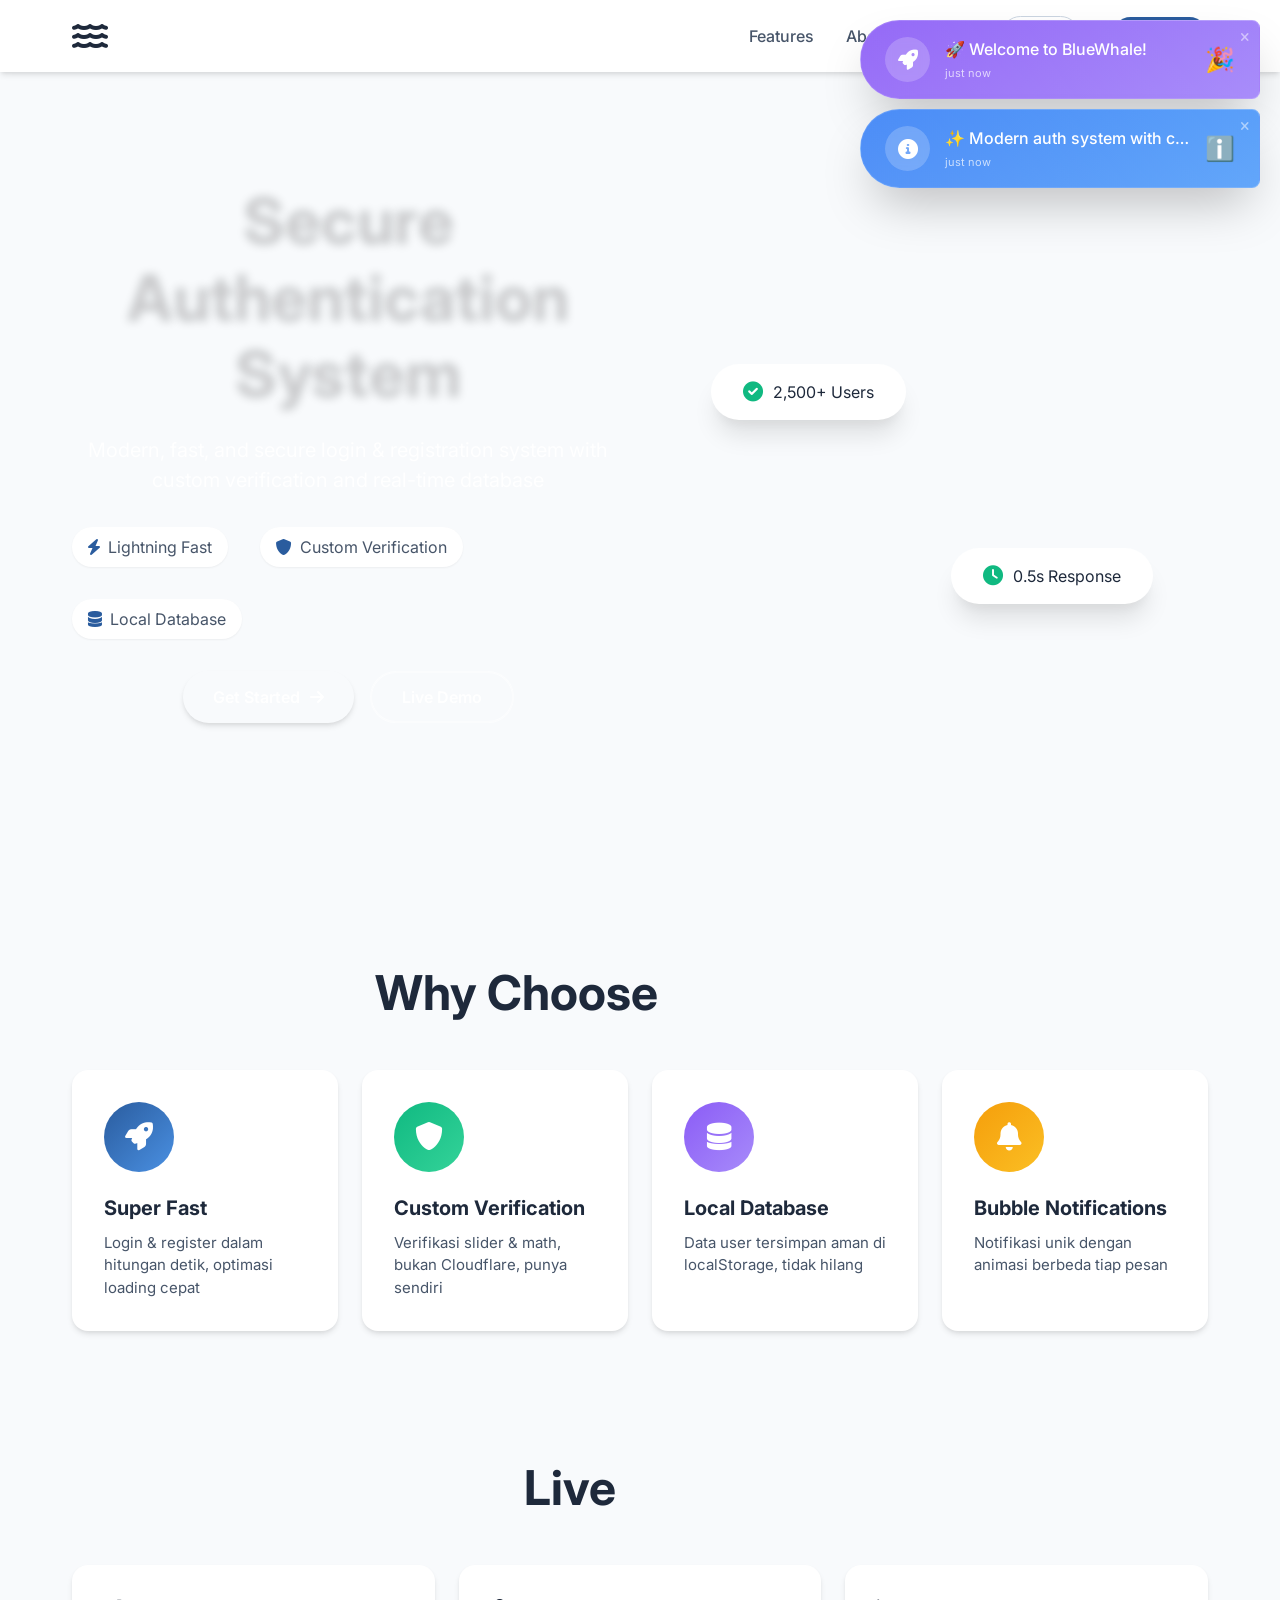
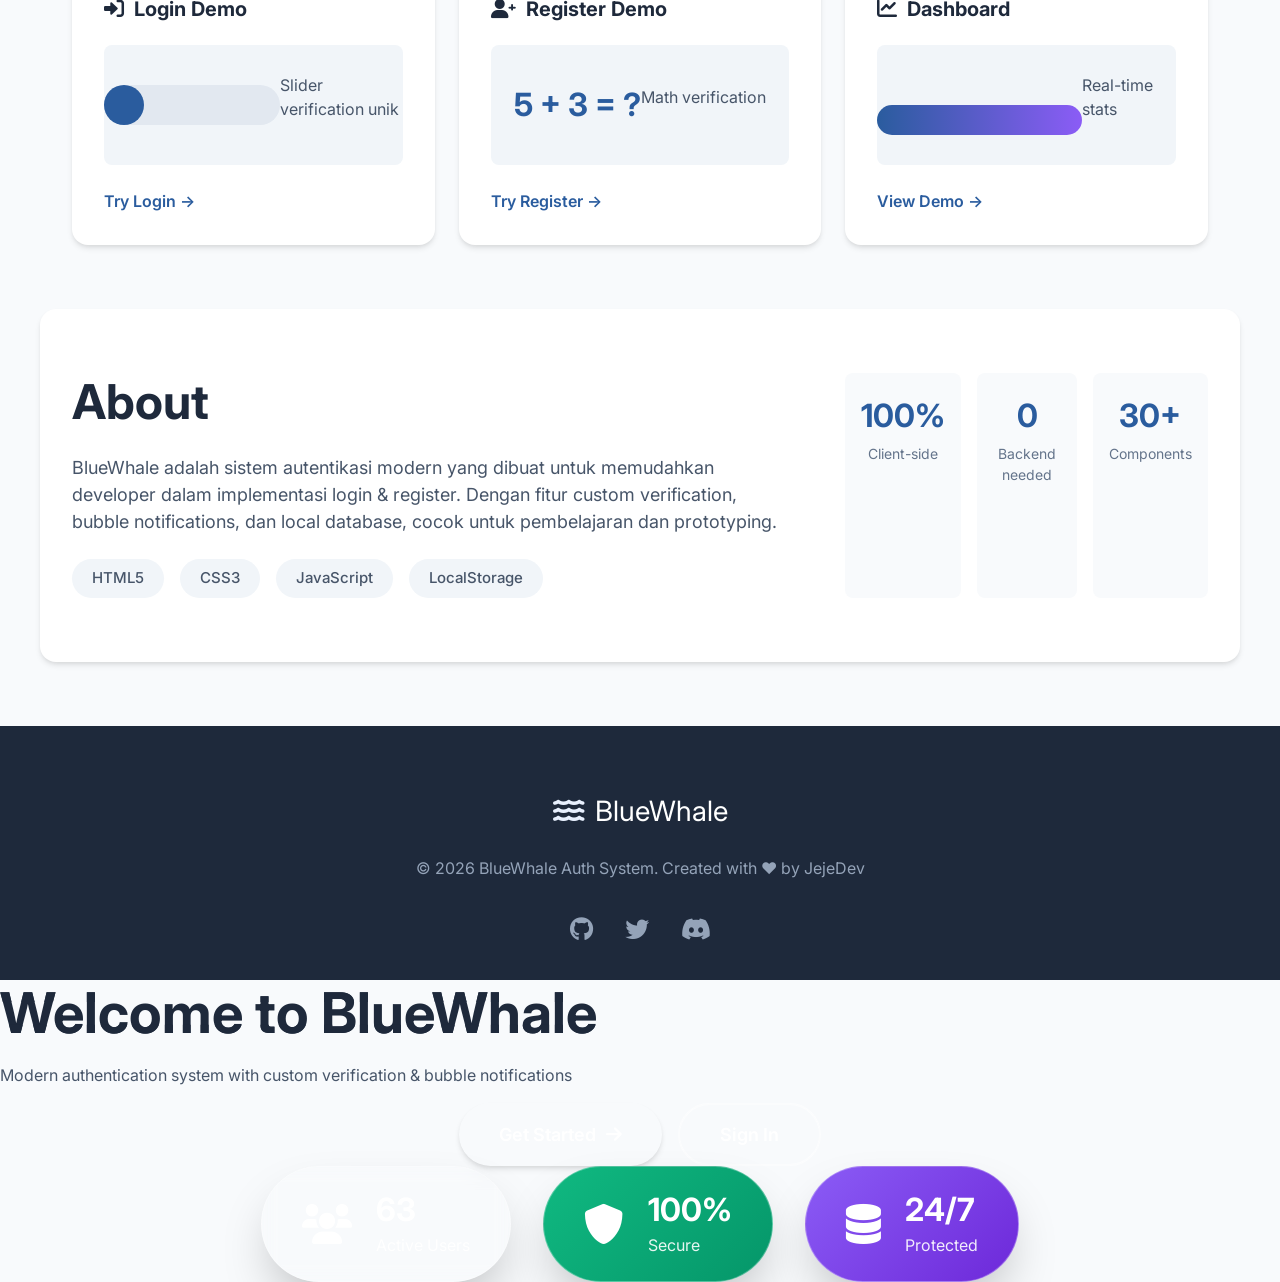
==== commit 9e0cb433: "Update index.html for secure authentication theme" ====
--- a/index.html
+++ b/index.html
@@ -2,18 +2,15 @@
 <html lang="en">
 <head>
     <meta charset="UTF-8">
-    <meta name="viewport" content="width=device-width, initial-scale=1.0">
-    <title>BlueWhale • Selamat Datang</title>
+    <meta name="viewport" content="width=device-width, initial-scale=1.0, maximum-scale=1.0, user-scalable=yes">
+    <title>BlueWhale • Secure Authentication</title>
     <link rel="stylesheet" href="style.css">
-    <link href="https://fonts.googleapis.com/css2?family=Inter:wght@300;400;500;600;700;800&display=swap" rel="stylesheet">
+    <link href="https://fonts.googleapis.com/css2?family=Inter:wght@300;400;500;600;700&display=swap" rel="stylesheet">
     <link rel="stylesheet" href="https://cdnjs.cloudflare.com/ajax/libs/font-awesome/6.0.0/css/all.min.css">
 </head>
-<body class="landing-page">
-    <!-- Animated Background -->
-    <div class="animated-bg">
-        <div class="gradient-sphere"></div>
-        <div class="gradient-sphere-2"></div>
-    </div>
+<body>
+    <!-- Bubble Container (Pojok Kanan Bawah, kecil) -->
+    <div id="bubbleContainer" class="bubble-container bottom-right"></div>
 
     <!-- Navbar -->
     <nav class="navbar">
@@ -25,16 +22,165 @@
             <div class="nav-links">
                 <a href="#features">Features</a>
                 <a href="#about">About</a>
-                <a href="login.html" class="btn-outline">Login</a>
-                <a href="register.html" class="btn-primary">Register</a>
-            </div>
+                <a href="#demo">Demo</a>
+                <a href="login.html" class="btn-outline-sm">Login</a>
+                <a href="register.html" class="btn-primary-sm">Register</a>
+            </div>
+            <button class="mobile-menu-btn" onclick="toggleMobileMenu()">
+                <i class="fas fa-bars"></i>
+            </button>
         </div>
     </nav>
 
     <!-- Hero Section -->
-    <section class="hero">
+    <section class="hero-section">
         <div class="hero-content">
-            <h1 class="glitch-text" data-text="Welcome to BlueWhale">Welcome to <span>BlueWhale</span></h1>
+            <h1 class="gradient-text">Secure Authentication System</h1>
+            <p class="hero-subtitle">Modern, fast, and secure login & registration system with custom verification and real-time database</p>
+            <div class="hero-stats">
+                <div class="stat-item">
+                    <i class="fas fa-bolt"></i>
+                    <span>Lightning Fast</span>
+                </div>
+                <div class="stat-item">
+                    <i class="fas fa-shield-alt"></i>
+                    <span>Custom Verification</span>
+                </div>
+                <div class="stat-item">
+                    <i class="fas fa-database"></i>
+                    <span>Local Database</span>
+                </div>
+            </div>
+            <div class="hero-buttons">
+                <a href="register.html" class="btn-primary">Get Started <i class="fas fa-arrow-right"></i></a>
+                <a href="#demo" class="btn-outline">Live Demo</a>
+            </div>
+        </div>
+        <div class="hero-image">
+            <div class="floating-card">
+                <i class="fas fa-check-circle"></i>
+                <span>2,500+ Users</span>
+            </div>
+            <div class="floating-card card-2">
+                <i class="fas fa-clock"></i>
+                <span>0.5s Response</span>
+            </div>
+        </div>
+    </section>
+
+    <!-- Features Section -->
+    <section id="features" class="features-section">
+        <h2 class="section-title">Why Choose <span class="gradient-text">BlueWhale</span></h2>
+        <div class="features-grid">
+            <div class="feature-card">
+                <div class="feature-icon blue">
+                    <i class="fas fa-rocket"></i>
+                </div>
+                <h3>Super Fast</h3>
+                <p>Login & register dalam hitungan detik, optimasi loading cepat</p>
+            </div>
+            <div class="feature-card">
+                <div class="feature-icon green">
+                    <i class="fas fa-shield-alt"></i>
+                </div>
+                <h3>Custom Verification</h3>
+                <p>Verifikasi slider & math, bukan Cloudflare, punya sendiri</p>
+            </div>
+            <div class="feature-card">
+                <div class="feature-icon purple">
+                    <i class="fas fa-database"></i>
+                </div>
+                <h3>Local Database</h3>
+                <p>Data user tersimpan aman di localStorage, tidak hilang</p>
+            </div>
+            <div class="feature-card">
+                <div class="feature-icon orange">
+                    <i class="fas fa-bell"></i>
+                </div>
+                <h3>Bubble Notifications</h3>
+                <p>Notifikasi unik dengan animasi berbeda tiap pesan</p>
+            </div>
+        </div>
+    </section>
+
+    <!-- Demo Section -->
+    <section id="demo" class="demo-section">
+        <h2 class="section-title">Live <span class="gradient-text">Demo</span></h2>
+        <div class="demo-container">
+            <div class="demo-card login-demo">
+                <h3><i class="fas fa-sign-in-alt"></i> Login Demo</h3>
+                <div class="demo-preview">
+                    <div class="demo-slider"></div>
+                    <p>Slider verification unik</p>
+                </div>
+                <a href="login.html" class="demo-btn">Try Login →</a>
+            </div>
+            <div class="demo-card register-demo">
+                <h3><i class="fas fa-user-plus"></i> Register Demo</h3>
+                <div class="demo-preview">
+                    <div class="demo-math">5 + 3 = ?</div>
+                    <p>Math verification</p>
+                </div>
+                <a href="register.html" class="demo-btn">Try Register →</a>
+            </div>
+            <div class="demo-card dashboard-demo">
+                <h3><i class="fas fa-chart-line"></i> Dashboard</h3>
+                <div class="demo-preview">
+                    <div class="demo-chart"></div>
+                    <p>Real-time stats</p>
+                </div>
+                <a href="dashboard.html" class="demo-btn">View Demo →</a>
+            </div>
+        </div>
+    </section>
+
+    <!-- About Section -->
+    <section id="about" class="about-section">
+        <div class="about-content">
+            <h2>About <span class="gradient-text">BlueWhale</span></h2>
+            <p>BlueWhale adalah sistem autentikasi modern yang dibuat untuk memudahkan developer dalam implementasi login & register. Dengan fitur custom verification, bubble notifications, dan local database, cocok untuk pembelajaran dan prototyping.</p>
+            <div class="tech-stack">
+                <span>HTML5</span>
+                <span>CSS3</span>
+                <span>JavaScript</span>
+                <span>LocalStorage</span>
+            </div>
+        </div>
+        <div class="about-stats">
+            <div class="about-stat">
+                <h3>100%</h3>
+                <p>Client-side</p>
+            </div>
+            <div class="about-stat">
+                <h3>0</h3>
+                <p>Backend needed</p>
+            </div>
+            <div class="about-stat">
+                <h3>30+</h3>
+                <p>Components</p>
+            </div>
+        </div>
+    </section>
+
+    <!-- Footer -->
+    <footer class="footer">
+        <div class="footer-content">
+            <div class="footer-logo">
+                <i class="fas fa-water"></i>
+                <span>BlueWhale</span>
+            </div>
+            <p>© 2026 BlueWhale Auth System. Created with ❤️ by JejeDev</p>
+            <div class="footer-links">
+                <a href="#"><i class="fab fa-github"></i></a>
+                <a href="#"><i class="fab fa-twitter"></i></a>
+                <a href="#"><i class="fab fa-discord"></i></a>
+            </div>
+        </div>
+    </footer>
+
+    <script src="script.js"></script>
+</body>
+    </html>            <h1 class="glitch-text" data-text="Welcome to BlueWhale">Welcome to <span>BlueWhale</span></h1>
             <p>Modern authentication system with custom verification & bubble notifications</p>
             <div class="hero-buttons">
                 <a href="register.html" class="btn-primary btn-large">Get Started <i class="fas fa-arrow-right"></i></a>
@@ -70,4 +216,4 @@
 
     <script src="script.js"></script>
 </body>
-</html>+</html>
--- a/style.css
+++ b/style.css
@@ -1,4 +1,13 @@
-
+/* ============================================
+   BLUEWHALE AUTH SYSTEM - MASTER STYLESHEET
+   Version: 3.0 PRO MAX (FIXED & OPTIMIZED)
+   Author: JejeDev
+   Last Updated: 2026
+   ============================================ */
+
+/* --------------------------------------------
+   RESET & BASE STYLES
+   -------------------------------------------- */
 *,
 *::before,
 *::after {
@@ -10,15 +19,19 @@
 html {
     scroll-behavior: smooth;
     font-size: 16px;
+    overflow-x: hidden;
+    width: 100%;
 }
 
 body {
-    font-family: 'Inter', -apple-system, BlinkMacSystemFont, 'Segoe UI', Roboto, Oxygen, Ubuntu, sans-serif;
-    line-height: 1.6;
-    color: var(--gray-800);
-    background: var(--gray-50);
+    font-family: 'Inter', -apple-system, BlinkMacSystemFont, 'Segoe UI', Roboto, sans-serif;
+    line-height: 1.5;
+    color: #1e293b;
+    background: #f8fafc;
     overflow-x: hidden;
+    width: 100%;
     min-height: 100vh;
+    position: relative;
 }
 
 /* --------------------------------------------
@@ -26,15 +39,978 @@
    -------------------------------------------- */
 :root {
     /* Primary Colors - Blue Theme */
-    --primary-blue: #2A5C9E;
+    --primary: #2A5C9E;
     --primary-dark: #1A3B6E;
     --primary-light: #E8F0FE;
-    --accent-blue: #4A90E2;
-    --accent-dark: #2173CC;
+    --primary-rgb: 42, 92, 158;
     
     /* Secondary Colors */
     --success: #10B981;
     --success-dark: #059669;
+    --success-light: #D1FAE5;
+    --warning: #F59E0B;
+    --warning-dark: #D97706;
+    --warning-light: #FEF3C7;
+    --error: #EF4444;
+    --error-dark: #DC2626;
+    --error-light: #FEE2E2;
+    --info: #3B82F6;
+    --info-dark: #2563EB;
+    --info-light: #DBEAFE;
+    
+    /* Neutral Colors */
+    --white: #FFFFFF;
+    --gray-50: #F8FAFC;
+    --gray-100: #F1F5F9;
+    --gray-200: #E2E8F0;
+    --gray-300: #CBD5E1;
+    --gray-400: #94A3B8;
+    --gray-500: #64748B;
+    --gray-600: #475569;
+    --gray-700: #334155;
+    --gray-800: #1E293B;
+    --gray-900: #0F172A;
+    
+    /* Shadows */
+    --shadow-sm: 0 1px 2px 0 rgba(0, 0, 0, 0.05);
+    --shadow: 0 4px 6px -1px rgba(0, 0, 0, 0.1), 0 2px 4px -1px rgba(0, 0, 0, 0.06);
+    --shadow-md: 0 10px 15px -3px rgba(0, 0, 0, 0.1), 0 4px 6px -2px rgba(0, 0, 0, 0.05);
+    --shadow-lg: 0 20px 25px -5px rgba(0, 0, 0, 0.1), 0 10px 10px -5px rgba(0, 0, 0, 0.04);
+    --shadow-xl: 0 25px 50px -12px rgba(0, 0, 0, 0.25);
+    
+    /* Border Radius */
+    --radius-sm: 4px;
+    --radius: 8px;
+    --radius-md: 12px;
+    --radius-lg: 16px;
+    --radius-xl: 20px;
+    --radius-full: 9999px;
+    
+    /* Transitions */
+    --transition-fast: 150ms ease;
+    --transition: 300ms ease;
+    --transition-slow: 500ms ease;
+    
+    /* Z-Index */
+    --z-negative: -1;
+    --z-elevate: 1;
+    --z-dropdown: 10;
+    --z-sticky: 100;
+    --z-fixed: 1000;
+    --z-modal: 1050;
+    --z-toast: 9999;
+}
+
+/* --------------------------------------------
+   TYPOGRAPHY
+   -------------------------------------------- */
+h1, h2, h3, h4, h5, h6 {
+    font-weight: 700;
+    line-height: 1.2;
+    margin-bottom: 1rem;
+    color: var(--gray-800);
+}
+
+h1 { font-size: clamp(2rem, 5vw, 3.5rem); }
+h2 { font-size: clamp(1.75rem, 4vw, 3rem); }
+h3 { font-size: clamp(1.5rem, 3vw, 2.5rem); }
+h4 { font-size: clamp(1.25rem, 2.5vw, 2rem); }
+h5 { font-size: clamp(1.125rem, 2vw, 1.5rem); }
+h6 { font-size: 1.25rem; }
+
+p {
+    margin-bottom: 1rem;
+    color: var(--gray-600);
+}
+
+a {
+    color: var(--primary);
+    text-decoration: none;
+    transition: color var(--transition-fast);
+}
+
+a:hover {
+    color: var(--primary-dark);
+    text-decoration: underline;
+}
+
+small {
+    font-size: 0.875rem;
+    color: var(--gray-500);
+}
+
+.gradient-text {
+    background: linear-gradient(135deg, var(--primary), #8B5CF6);
+    -webkit-background-clip: text;
+    -webkit-text-fill-color: transparent;
+    background-clip: text;
+}
+
+/* --------------------------------------------
+   LAYOUT & CONTAINERS
+   -------------------------------------------- */
+.container {
+    width: 100%;
+    max-width: 1200px;
+    margin: 0 auto;
+    padding: 0 20px;
+}
+
+.section {
+    padding: 80px 0;
+}
+
+.section-title {
+    text-align: center;
+    margin-bottom: 3rem;
+}
+
+/* --------------------------------------------
+   BUTTONS
+   -------------------------------------------- */
+.btn-primary, .btn-outline, .btn-primary-sm, .btn-outline-sm {
+    display: inline-flex;
+    align-items: center;
+    justify-content: center;
+    gap: 8px;
+    font-weight: 600;
+    cursor: pointer;
+    transition: all var(--transition);
+    text-decoration: none;
+    border: none;
+    white-space: nowrap;
+}
+
+.btn-primary {
+    padding: 12px 30px;
+    background: linear-gradient(135deg, var(--primary), var(--primary-dark));
+    color: white;
+    border-radius: var(--radius-full);
+    box-shadow: var(--shadow);
+}
+
+.btn-primary:hover {
+    transform: translateY(-2px);
+    box-shadow: var(--shadow-lg);
+    color: white;
+    text-decoration: none;
+}
+
+.btn-primary:active {
+    transform: translateY(0);
+}
+
+.btn-primary:disabled {
+    opacity: 0.6;
+    cursor: not-allowed;
+    transform: none;
+}
+
+.btn-outline {
+    padding: 12px 30px;
+    background: transparent;
+    color: var(--primary);
+    border: 2px solid var(--primary);
+    border-radius: var(--radius-full);
+}
+
+.btn-outline:hover {
+    background: var(--primary);
+    color: white;
+    transform: translateY(-2px);
+    text-decoration: none;
+}
+
+.btn-primary-sm {
+    padding: 8px 20px;
+    background: var(--primary);
+    color: white;
+    border-radius: var(--radius-full);
+    font-size: 0.875rem;
+}
+
+.btn-outline-sm {
+    padding: 8px 20px;
+    background: transparent;
+    color: var(--gray-600);
+    border: 1px solid var(--gray-300);
+    border-radius: var(--radius-full);
+    font-size: 0.875rem;
+}
+
+.btn-outline-sm:hover {
+    border-color: var(--primary);
+    color: var(--primary);
+    text-decoration: none;
+}
+
+.btn-large {
+    padding: 16px 40px;
+    font-size: 1.125rem;
+}
+
+/* --------------------------------------------
+   NAVBAR
+   -------------------------------------------- */
+.navbar {
+    position: fixed;
+    top: 0;
+    left: 0;
+    right: 0;
+    background: rgba(255, 255, 255, 0.95);
+    backdrop-filter: blur(10px);
+    box-shadow: var(--shadow);
+    z-index: var(--z-fixed);
+    width: 100%;
+}
+
+.nav-container {
+    max-width: 1200px;
+    margin: 0 auto;
+    padding: 1rem 2rem;
+    display: flex;
+    justify-content: space-between;
+    align-items: center;
+    width: 100%;
+}
+
+.logo {
+    display: flex;
+    align-items: center;
+    gap: 10px;
+    font-size: 1.5rem;
+    font-weight: 700;
+}
+
+.logo i {
+    font-size: 2rem;
+    color: var(--primary);
+    animation: float 3s infinite;
+}
+
+.logo span {
+    background: linear-gradient(135deg, var(--primary), var(--primary-dark));
+    -webkit-background-clip: text;
+    -webkit-text-fill-color: transparent;
+}
+
+.nav-links {
+    display: flex;
+    align-items: center;
+    gap: 2rem;
+}
+
+.nav-links a {
+    color: var(--gray-600);
+    font-weight: 500;
+    transition: color var(--transition);
+}
+
+.nav-links a:hover {
+    color: var(--primary);
+    text-decoration: none;
+}
+
+.mobile-menu-btn {
+    display: none;
+    background: none;
+    border: none;
+    font-size: 1.5rem;
+    color: var(--gray-600);
+    cursor: pointer;
+    padding: 8px;
+}
+
+/* --------------------------------------------
+   HERO SECTION
+   -------------------------------------------- */
+.hero-section {
+    min-height: 100vh;
+    display: flex;
+    align-items: center;
+    justify-content: space-between;
+    max-width: 1200px;
+    margin: 0 auto;
+    padding: 100px 2rem 2rem;
+    gap: 2rem;
+}
+
+.hero-content {
+    flex: 1;
+}
+
+.hero-content h1 {
+    margin-bottom: 1.5rem;
+    line-height: 1.2;
+}
+
+.hero-subtitle {
+    font-size: 1.25rem;
+    color: var(--gray-600);
+    margin-bottom: 2rem;
+    max-width: 600px;
+}
+
+.hero-stats {
+    display: flex;
+    gap: 2rem;
+    margin-bottom: 2rem;
+    flex-wrap: wrap;
+}
+
+.stat-item {
+    display: flex;
+    align-items: center;
+    gap: 8px;
+    color: var(--gray-600);
+    background: white;
+    padding: 8px 16px;
+    border-radius: var(--radius-full);
+    box-shadow: var(--shadow-sm);
+}
+
+.stat-item i {
+    color: var(--primary);
+}
+
+.hero-image {
+    flex: 1;
+    position: relative;
+    min-height: 400px;
+}
+
+.floating-card {
+    position: absolute;
+    background: white;
+    padding: 1rem 2rem;
+    border-radius: var(--radius-full);
+    box-shadow: var(--shadow-lg);
+    display: flex;
+    align-items: center;
+    gap: 10px;
+    animation: float 3s infinite;
+    white-space: nowrap;
+}
+
+.floating-card i {
+    color: var(--success);
+    font-size: 1.25rem;
+}
+
+.floating-card:first-child {
+    top: 20%;
+    left: 10%;
+}
+
+.floating-card.card-2 {
+    bottom: 20%;
+    right: 10%;
+    animation-delay: 1s;
+}
+
+/* --------------------------------------------
+   FEATURES SECTION
+   -------------------------------------------- */
+.features-section {
+    max-width: 1200px;
+    margin: 0 auto;
+    padding: 4rem 2rem;
+    background: var(--gray-50);
+}
+
+.features-grid {
+    display: grid;
+    grid-template-columns: repeat(4, 1fr);
+    gap: 1.5rem;
+}
+
+.feature-card {
+    background: white;
+    padding: 2rem;
+    border-radius: var(--radius-lg);
+    box-shadow: var(--shadow);
+    transition: transform var(--transition);
+}
+
+.feature-card:hover {
+    transform: translateY(-5px);
+    box-shadow: var(--shadow-lg);
+}
+
+.feature-icon {
+    width: 70px;
+    height: 70px;
+    border-radius: 50%;
+    display: flex;
+    align-items: center;
+    justify-content: center;
+    margin-bottom: 1.5rem;
+    font-size: 1.75rem;
+    color: white;
+}
+
+.feature-icon.blue { background: linear-gradient(135deg, var(--primary), #4A90E2); }
+.feature-icon.green { background: linear-gradient(135deg, var(--success), #34D399); }
+.feature-icon.purple { background: linear-gradient(135deg, #8B5CF6, #A78BFA); }
+.feature-icon.orange { background: linear-gradient(135deg, var(--warning), #FBBF24); }
+
+.feature-card h3 {
+    font-size: 1.25rem;
+    margin-bottom: 0.75rem;
+}
+
+.feature-card p {
+    color: var(--gray-600);
+    font-size: 0.9375rem;
+    margin-bottom: 0;
+}
+
+/* --------------------------------------------
+   DEMO SECTION
+   -------------------------------------------- */
+.demo-section {
+    max-width: 1200px;
+    margin: 0 auto;
+    padding: 4rem 2rem;
+}
+
+.demo-container {
+    display: grid;
+    grid-template-columns: repeat(3, 1fr);
+    gap: 1.5rem;
+}
+
+.demo-card {
+    background: white;
+    border-radius: var(--radius-lg);
+    padding: 2rem;
+    box-shadow: var(--shadow);
+    transition: transform var(--transition);
+}
+
+.demo-card:hover {
+    transform: translateY(-5px);
+    box-shadow: var(--shadow-lg);
+}
+
+.demo-card h3 {
+    display: flex;
+    align-items: center;
+    gap: 10px;
+    margin-bottom: 1.5rem;
+    font-size: 1.25rem;
+}
+
+.demo-preview {
+    height: 120px;
+    background: var(--gray-100);
+    border-radius: var(--radius);
+    margin-bottom: 1.5rem;
+    display: flex;
+    align-items: center;
+    justify-content: center;
+    position: relative;
+    overflow: hidden;
+}
+
+.demo-slider {
+    width: 80%;
+    height: 40px;
+    background: var(--gray-200);
+    border-radius: var(--radius-full);
+    position: relative;
+}
+
+.demo-slider::after {
+    content: '';
+    position: absolute;
+    width: 40px;
+    height: 40px;
+    background: var(--primary);
+    border-radius: 50%;
+    left: 0;
+    top: 0;
+    animation: slideDemo 2s infinite alternate;
+}
+
+@keyframes slideDemo {
+    from { left: 0; }
+    to { left: calc(100% - 40px); }
+}
+
+.demo-math {
+    font-size: 2rem;
+    font-weight: 700;
+    color: var(--primary);
+}
+
+.demo-chart {
+    width: 80%;
+    height: 60px;
+    position: relative;
+}
+
+.demo-chart::before {
+    content: '';
+    position: absolute;
+    bottom: 0;
+    left: 0;
+    width: 100%;
+    height: 30px;
+    background: linear-gradient(90deg, var(--primary), #8B5CF6);
+    border-radius: var(--radius-full);
+    animation: chartDemo 2s infinite alternate;
+}
+
+@keyframes chartDemo {
+    from { height: 20px; }
+    to { height: 60px; }
+}
+
+.demo-btn {
+    display: inline-block;
+    color: var(--primary);
+    font-weight: 600;
+    transition: gap var(--transition);
+}
+
+.demo-btn i {
+    transition: transform var(--transition);
+}
+
+.demo-btn:hover {
+    gap: 10px;
+    text-decoration: none;
+}
+
+.demo-btn:hover i {
+    transform: translateX(5px);
+}
+
+/* --------------------------------------------
+   ABOUT SECTION
+   -------------------------------------------- */
+.about-section {
+    max-width: 1200px;
+    margin: 0 auto;
+    padding: 4rem 2rem;
+    display: grid;
+    grid-template-columns: 2fr 1fr;
+    gap: 3rem;
+    background: white;
+    border-radius: var(--radius-lg);
+    box-shadow: var(--shadow);
+}
+
+.about-content p {
+    color: var(--gray-600);
+    margin: 1.5rem 0;
+    font-size: 1.125rem;
+}
+
+.tech-stack {
+    display: flex;
+    gap: 1rem;
+    flex-wrap: wrap;
+}
+
+.tech-stack span {
+    padding: 8px 20px;
+    background: var(--gray-100);
+    border-radius: var(--radius-full);
+    font-size: 0.9375rem;
+    color: var(--gray-600);
+    font-weight: 500;
+}
+
+.about-stats {
+    display: grid;
+    grid-template-columns: repeat(3, 1fr);
+    gap: 1rem;
+}
+
+.about-stat {
+    text-align: center;
+    padding: 1.5rem 1rem;
+    background: var(--gray-50);
+    border-radius: var(--radius);
+    transition: transform var(--transition);
+}
+
+.about-stat:hover {
+    transform: translateY(-5px);
+    box-shadow: var(--shadow);
+}
+
+.about-stat h3 {
+    font-size: 2rem;
+    color: var(--primary);
+    margin-bottom: 0.5rem;
+}
+
+.about-stat p {
+    color: var(--gray-500);
+    font-size: 0.875rem;
+    margin-bottom: 0;
+}
+
+/* --------------------------------------------
+   FOOTER
+   -------------------------------------------- */
+.footer {
+    background: var(--gray-800);
+    color: white;
+    padding: 4rem 2rem 2rem;
+    margin-top: 4rem;
+}
+
+.footer-content {
+    max-width: 1200px;
+    margin: 0 auto;
+    text-align: center;
+}
+
+.footer-logo {
+    display: flex;
+    align-items: center;
+    justify-content: center;
+    gap: 10px;
+    font-size: 1.75rem;
+    margin-bottom: 1.5rem;
+}
+
+.footer-logo i {
+    color: var(--primary-light);
+}
+
+.footer p {
+    color: var(--gray-400);
+    margin-bottom: 2rem;
+}
+
+.footer-links {
+    display: flex;
+    justify-content: center;
+    gap: 2rem;
+}
+
+.footer-links a {
+    color: var(--gray-400);
+    font-size: 1.5rem;
+    transition: all var(--transition);
+}
+
+.footer-links a:hover {
+    color: white;
+    transform: translateY(-3px);
+}
+
+/* --------------------------------------------
+   AUTH PAGES (LOGIN & REGISTER)
+   -------------------------------------------- */
+.auth-page {
+    min-height: 100vh;
+    display: flex;
+    align-items: center;
+    justify-content: center;
+    background: linear-gradient(135deg, #667eea 0%, #764ba2 100%);
+    padding: 100px 20px 20px;
+    position: relative;
+    overflow: hidden;
+}
+
+/* Floating Background Bubbles */
+.floating-bubble {
+    position: absolute;
+    background: rgba(255, 255, 255, 0.1);
+    border-radius: 50%;
+    pointer-events: none;
+}
+
+.bubble-1 {
+    width: 300px;
+    height: 300px;
+    top: -150px;
+    right: -150px;
+    animation: floatSlow 20s infinite;
+}
+
+.bubble-2 {
+    width: 200px;
+    height: 200px;
+    bottom: -100px;
+    left: -100px;
+    animation: floatSlow 15s infinite reverse;
+}
+
+.bubble-3 {
+    width: 150px;
+    height: 150px;
+    top: 50%;
+    left: 10%;
+    animation: floatSlow 12s infinite;
+}
+
+@keyframes floatSlow {
+    0%, 100% { transform: translateY(0) rotate(0deg); }
+    50% { transform: translateY(-30px) rotate(10deg); }
+}
+
+/* Auth Card */
+.auth-card {
+    width: 100%;
+    max-width: 450px;
+    background: white;
+    border-radius: var(--radius-lg);
+    padding: 2.5rem;
+    box-shadow: var(--shadow-xl);
+    position: relative;
+    z-index: var(--z-elevate);
+    animation: fadeInUp 0.5s;
+}
+
+.auth-card.register-card {
+    max-width: 550px;
+}
+
+@keyframes fadeInUp {
+    from {
+        opacity: 0;
+        transform: translateY(30px);
+    }
+    to {
+        opacity: 1;
+        transform: translateY(0);
+    }
+}
+
+/* Auth Header */
+.auth-header {
+    text-align: center;
+    margin-bottom: 2rem;
+}
+
+.auth-logo {
+    width: 80px;
+    height: 80px;
+    background: linear-gradient(135deg, var(--primary), var(--primary-dark));
+    border-radius: 50%;
+    display: flex;
+    align-items: center;
+    justify-content: center;
+    margin: 0 auto 1.5rem;
+    box-shadow: var(--shadow-lg);
+    animation: float 3s infinite;
+}
+
+.auth-logo i {
+    font-size: 2.5rem;
+    color: white;
+}
+
+.auth-header h2 {
+    font-size: 2rem;
+    margin-bottom: 0.5rem;
+}
+
+.auth-header p {
+    color: var(--gray-500);
+    margin-bottom: 0;
+}
+
+/* Auth Form */
+.auth-form {
+    margin-bottom: 1.5rem;
+}
+
+.form-row {
+    display: grid;
+    grid-template-columns: 1fr 1fr;
+    gap: 1rem;
+    margin-bottom: 0;
+}
+
+.form-group {
+    margin-bottom: 1.25rem;
+}
+
+.form-group.half {
+    margin-bottom: 0;
+}
+
+.form-group label {
+    display: block;
+    margin-bottom: 0.5rem;
+    font-weight: 500;
+    color: var(--gray-700);
+    font-size: 0.9375rem;
+}
+
+/* Input Wrapper */
+.input-wrapper {
+    position: relative;
+    display: flex;
+    align-items: center;
+}
+
+.input-wrapper i:first-child {
+    position: absolute;
+    left: 14px;
+    color: var(--gray-400);
+    font-size: 1rem;
+    z-index: var(--z-elevate);
+}
+
+.input-wrapper input {
+    width: 100%;
+    padding: 14px 14px 14px 45px;
+    border: 2px solid var(--gray-200);
+    border-radius: var(--radius);
+    font-size: 0.9375rem;
+    transition: all var(--transition-fast);
+    background: white;
+}
+
+.input-wrapper input:hover {
+    border-color: var(--gray-300);
+}
+
+.input-wrapper input:focus {
+    border-color: var(--primary);
+    outline: none;
+    box-shadow: 0 0 0 4px rgba(var(--primary-rgb), 0.1);
+}
+
+.input-wrapper input:disabled {
+    background: var(--gray-100);
+    cursor: not-allowed;
+}
+
+.input-wrapper .toggle-password {
+    position: absolute;
+    right: 14px;
+    color: var(--gray-400);
+    cursor: pointer;
+    font-size: 1rem;
+    transition: color var(--transition-fast);
+    z-index: var(--z-elevate);
+}
+
+.input-wrapper .toggle-password:hover {
+    color: var(--primary);
+}
+
+.input-hint {
+    position: absolute;
+    right: 45px;
+    font-size: 0.75rem;
+    font-weight: 500;
+    white-space: nowrap;
+}
+
+/* Form Options */
+.form-options {
+    display: flex;
+    justify-content: space-between;
+    align-items: center;
+    margin: 1.5rem 0;
+}
+
+/* Custom Checkbox */
+.checkbox-container {
+    display: flex;
+    align-items: center;
+    gap: 8px;
+    color: var(--gray-600);
+    cursor: pointer;
+    user-select: none;
+    position: relative;
+    padding-left: 25px;
+    font-size: 0.9375rem;
+}
+
+.checkbox-container input {
+    position: absolute;
+    opacity: 0;
+    cursor: pointer;
+    height: 0;
+    width: 0;
+}
+
+.checkmark {
+    position: absolute;
+    left: 0;
+    height: 18px;
+    width: 18px;
+    background-color: white;
+    border: 2px solid var(--gray-300);
+    border-radius: 4px;
+    transition: all var(--transition-fast);
+}
+
+.checkbox-container:hover input ~ .checkmark {
+    border-color: var(--primary);
+}
+
+.checkbox-container input:checked ~ .checkmark {
+    background-color: var(--primary);
+    border-color: var(--primary);
+}
+
+.checkmark:after {
+    content: "";
+    position: absolute;
+    display: none;
+}
+
+.checkbox-container input:checked ~ .checkmark:after {
+    display: block;
+}
+
+.checkbox-container .checkmark:after {
+    left: 5px;
+    top: 1px;
+    width: 5px;
+    height: 10px;
+    border: solid white;
+    border-width: 0 2px 2px 0;
+    transform: rotate(45deg);
+}
+
+.forgot-link {
+    color: var(--primary);
+    font-weight: 500;
+    font-size: 0.9375rem;
+}
+
+/* Auth Button */
+.auth-btn {
+    width: 100%;
+    padding: 16px;
+    background: linear-gradient(135deg, var(--primary), var(--primary-dark));
+    border: none;
+    border-radius: var(--radius);
+    color: white;
+    font-size: 1rem;
+    font-weight: 600;
+    display: flex;
+    align-items: center;
+    justify-content: center;
+    gap: 10px;
+    cursor: pointer;
+    transition: all var(--transition);
+    box-shadow: var(--shadow);
+    position: relative;
+    overflow: hidden;
+}
+
+.auth-btn::before {
+    content: '';
+    position: absolute;
+    top: 0;
+    left: -100%;
+    width: 100%;
+    height    --success-dark: #059669;
     --success-light: #D1FAE5;
     --warning: #F59E0B;
     --warning-dark: #D97706;
@@ -2424,4 +3400,4 @@
 
 /* --------------------------------------------
    END OF STYLESHEET
-   -------------------------------------------- */+   -------------------------------------------- */
